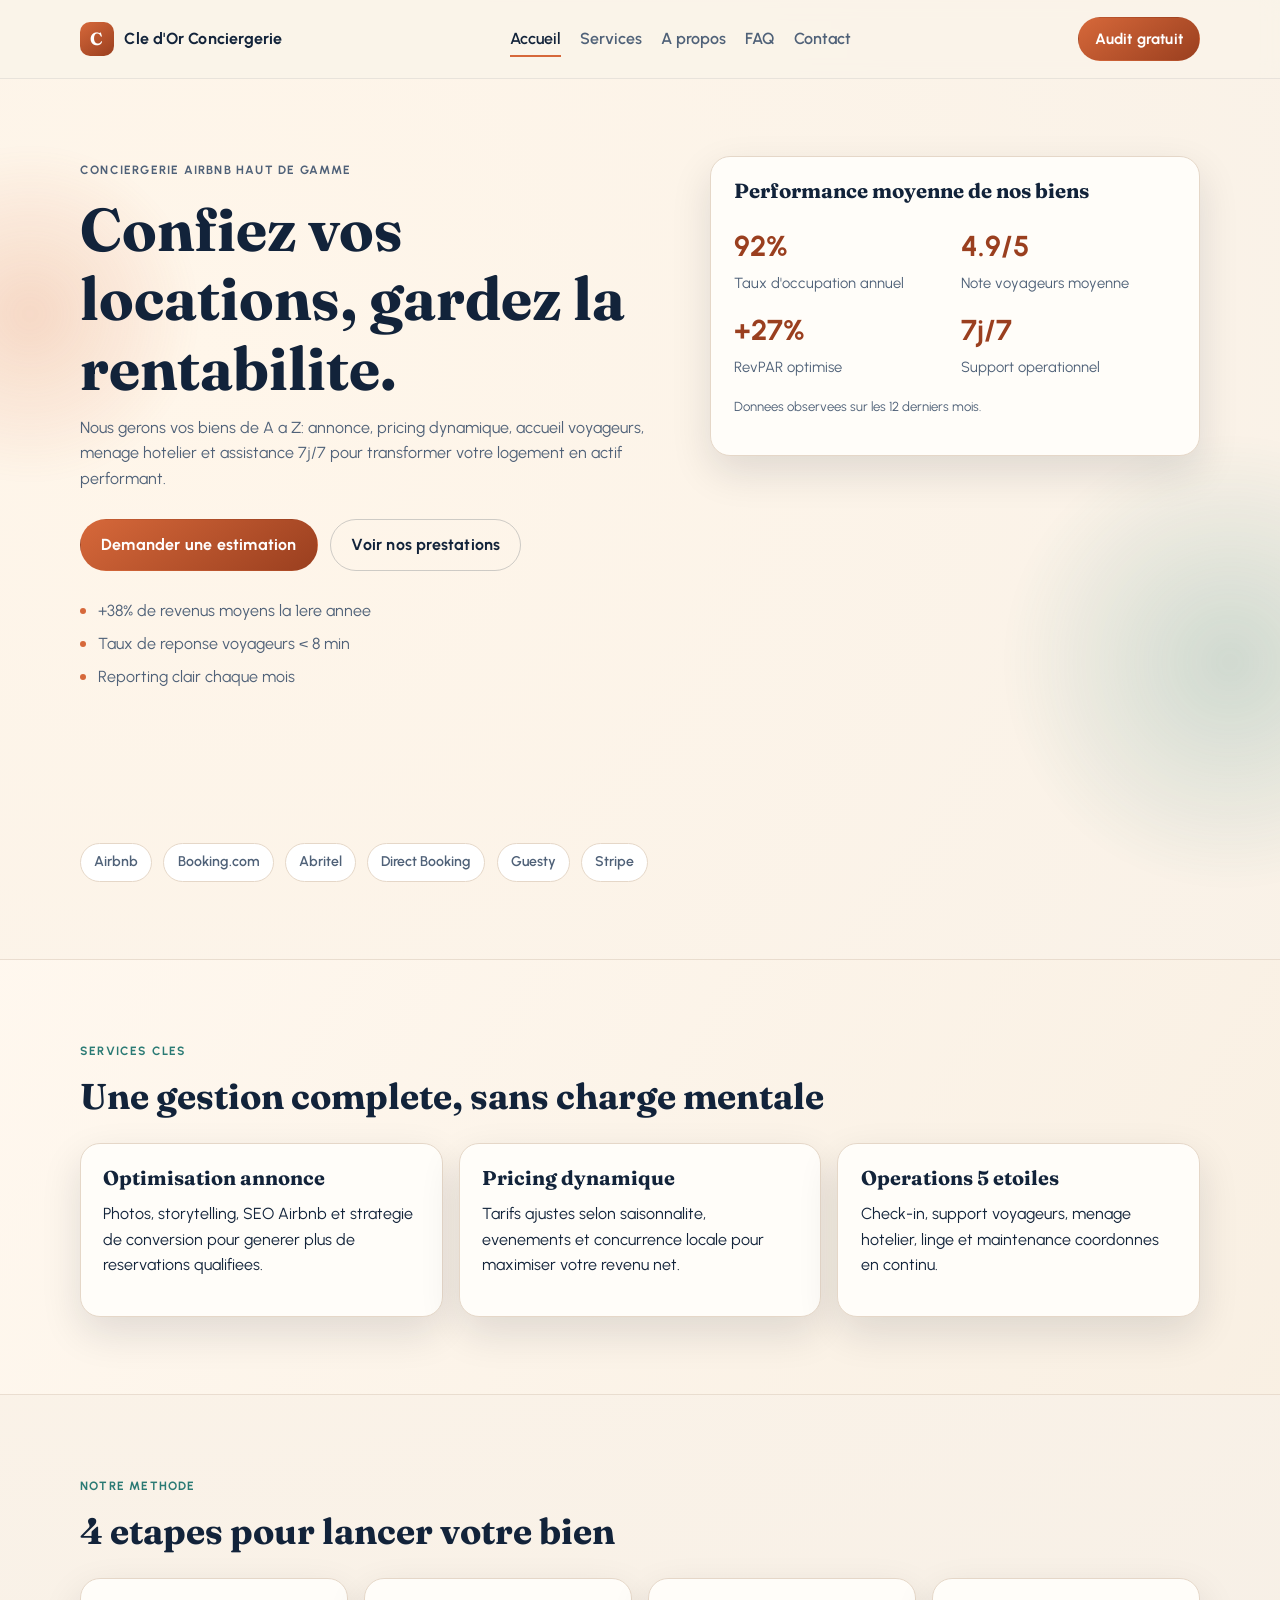
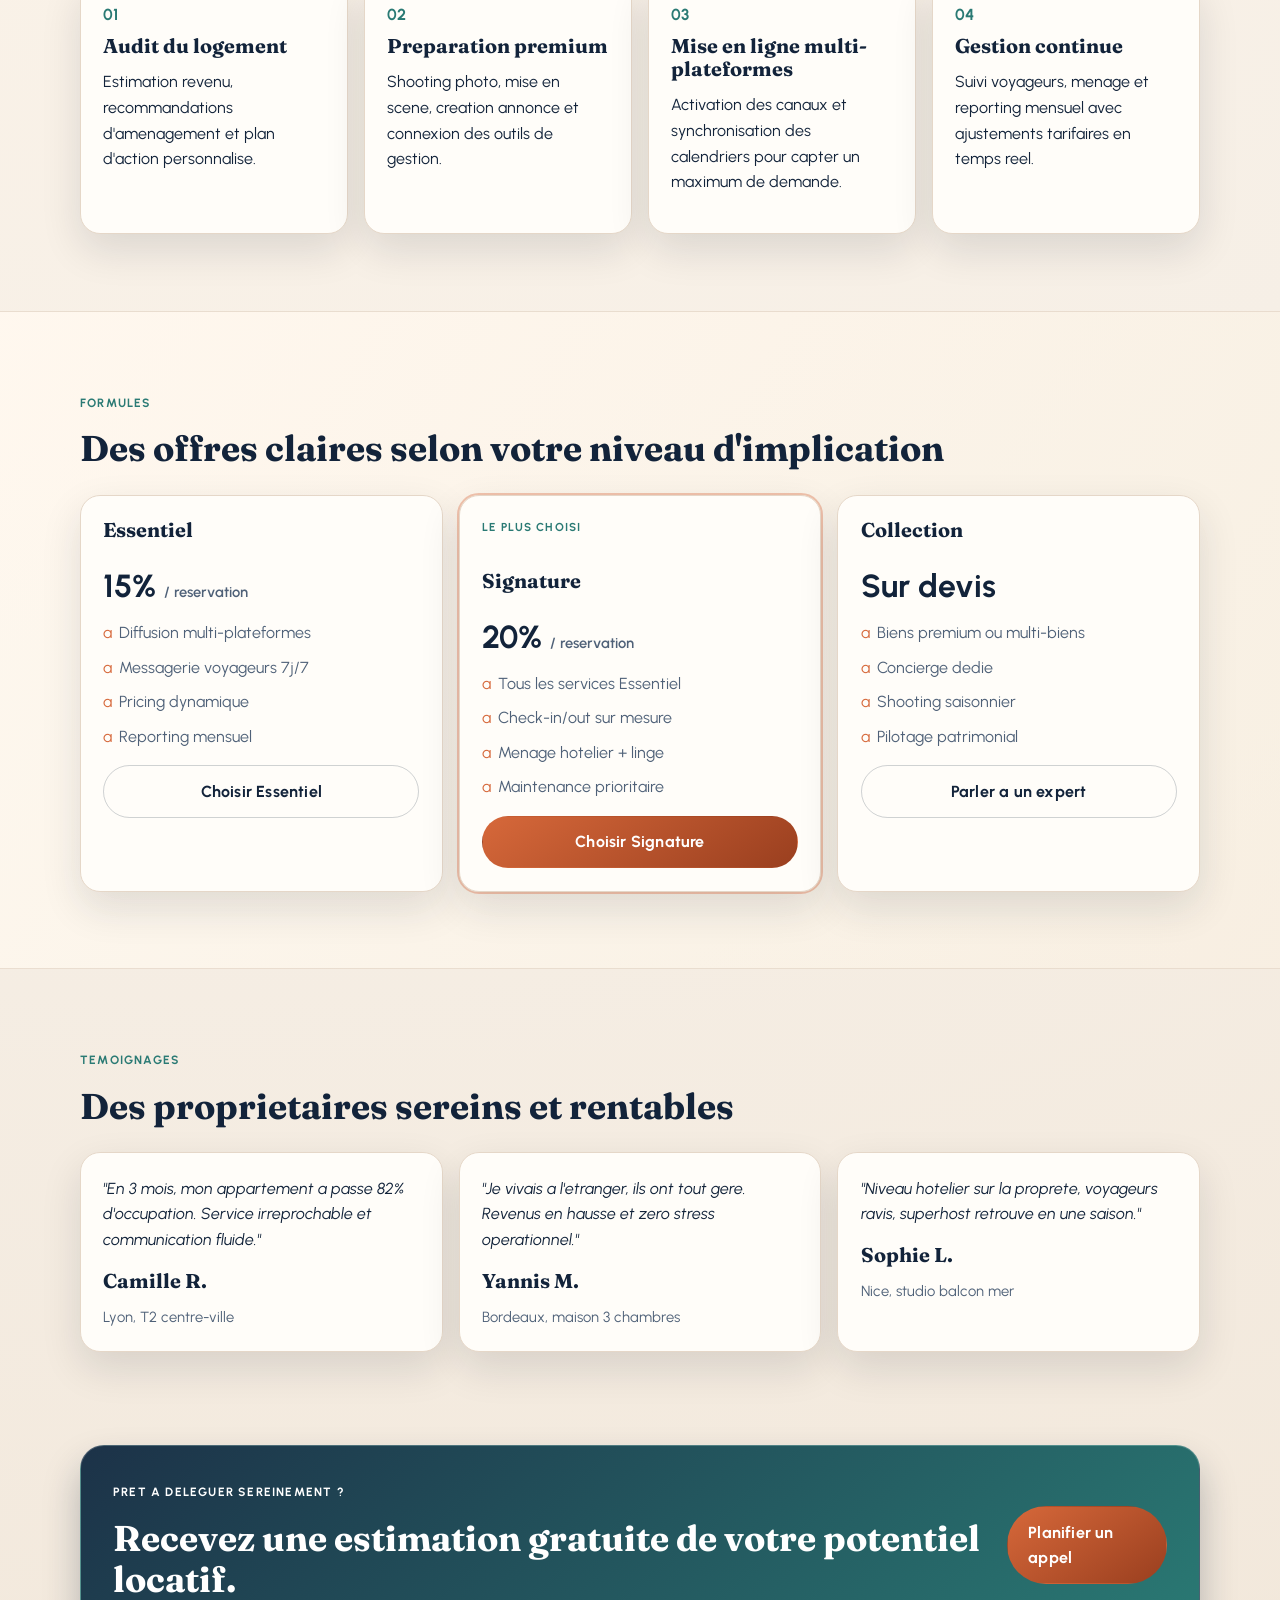
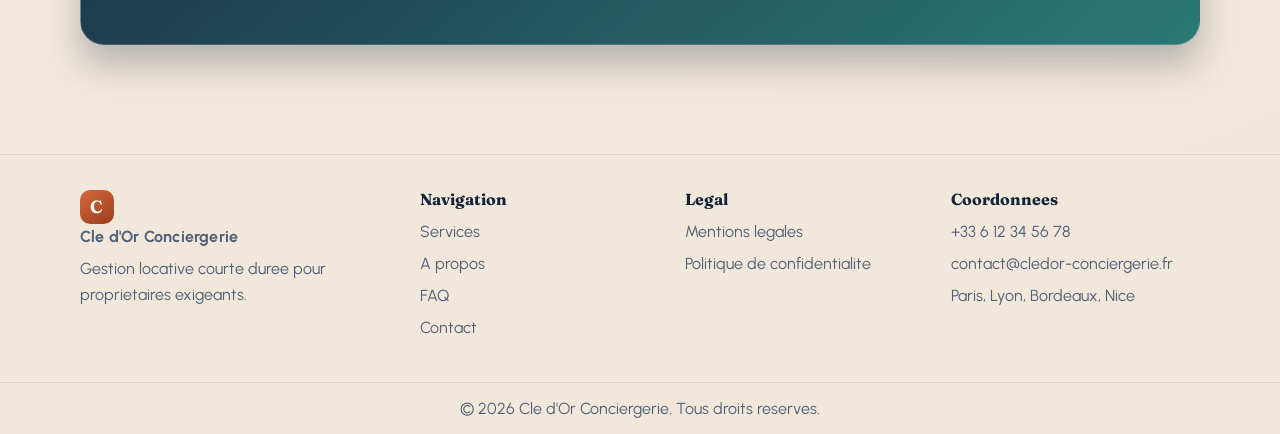
==== index.html @ 5f4d0ef1 "Initial commit - site conciergerie Airbnb" ====
<!DOCTYPE html>
<html lang="fr">
<head>
  <meta charset="UTF-8">
  <meta name="viewport" content="width=device-width, initial-scale=1.0">
  <title>Cle d'Or Conciergerie | Gestion Airbnb Premium</title>
  <meta name="description" content="Conciergerie Airbnb premium: optimisation des annonces, gestion voyageurs 7j/7, menage hotelier et rentabilite maximisee pour proprietaires.">
  <link rel="preconnect" href="https://fonts.googleapis.com">
  <link rel="preconnect" href="https://fonts.gstatic.com" crossorigin>
  <link rel="stylesheet" href="assets/css/main.css">
</head>
<body>
  <div class="bg-orb orb-1"></div>
  <div class="bg-orb orb-2"></div>
  <header class="site-header">
    <div class="container nav-wrap">
      <a href="index.html" class="brand">
        <span class="brand-mark">C</span>
        Cle d'Or Conciergerie
      </a>
      <button class="nav-toggle" aria-expanded="false" aria-controls="site-nav">
        <span></span>
        <span></span>
        <span></span>
      </button>
      <nav id="site-nav" class="site-nav">
        <a class="active" href="index.html">Accueil</a>
        <a href="services.html">Services</a>
        <a href="a-propos.html">A propos</a>
        <a href="faq.html">FAQ</a>
        <a href="contact.html">Contact</a>
      </nav>
      <a class="btn btn-sm hide-mobile" href="contact.html">Audit gratuit</a>
    </div>
  </header>

  <main>
    <section class="hero section-pad">
      <div class="container hero-grid">
        <div class="hero-copy reveal">
          <p class="eyebrow">Conciergerie Airbnb haut de gamme</p>
          <h1>Confiez vos locations, gardez la rentabilite.</h1>
          <p>
            Nous gerons vos biens de A a Z: annonce, pricing dynamique, accueil voyageurs,
            menage hotelier et assistance 7j/7 pour transformer votre logement en actif performant.
          </p>
          <div class="hero-actions">
            <a class="btn" href="contact.html">Demander une estimation</a>
            <a class="btn btn-ghost" href="services.html">Voir nos prestations</a>
          </div>
          <ul class="trust-points">
            <li>+38% de revenus moyens la 1ere annee</li>
            <li>Taux de reponse voyageurs &lt; 8 min</li>
            <li>Reporting clair chaque mois</li>
          </ul>
        </div>
        <div class="hero-card reveal delay-1">
          <h2>Performance moyenne de nos biens</h2>
          <div class="stats-grid">
            <article>
              <p class="stat-value">92%</p>
              <p class="stat-label">Taux d'occupation annuel</p>
            </article>
            <article>
              <p class="stat-value">4.9/5</p>
              <p class="stat-label">Note voyageurs moyenne</p>
            </article>
            <article>
              <p class="stat-value">+27%</p>
              <p class="stat-label">RevPAR optimise</p>
            </article>
            <article>
              <p class="stat-value">7j/7</p>
              <p class="stat-label">Support operationnel</p>
            </article>
          </div>
          <p class="card-footnote">Donnees observees sur les 12 derniers mois.</p>
        </div>
      </div>
    </section>

    <section class="section-pad">
      <div class="container reveal">
        <div class="chip-row">
          <span>Airbnb</span>
          <span>Booking.com</span>
          <span>Abritel</span>
          <span>Direct Booking</span>
          <span>Guesty</span>
          <span>Stripe</span>
        </div>
      </div>
    </section>

    <section class="section-pad alt">
      <div class="container">
        <div class="section-head reveal">
          <p class="eyebrow">Services cles</p>
          <h2>Une gestion complete, sans charge mentale</h2>
        </div>
        <div class="card-grid three">
          <article class="info-card reveal">
            <h3>Optimisation annonce</h3>
            <p>Photos, storytelling, SEO Airbnb et strategie de conversion pour generer plus de reservations qualifiees.</p>
          </article>
          <article class="info-card reveal delay-1">
            <h3>Pricing dynamique</h3>
            <p>Tarifs ajustes selon saisonnalite, evenements et concurrence locale pour maximiser votre revenu net.</p>
          </article>
          <article class="info-card reveal delay-2">
            <h3>Operations 5 etoiles</h3>
            <p>Check-in, support voyageurs, menage hotelier, linge et maintenance coordonnes en continu.</p>
          </article>
        </div>
      </div>
    </section>

    <section class="section-pad">
      <div class="container">
        <div class="section-head reveal">
          <p class="eyebrow">Notre methode</p>
          <h2>4 etapes pour lancer votre bien</h2>
        </div>
        <div class="timeline">
          <article class="timeline-item reveal">
            <span>01</span>
            <h3>Audit du logement</h3>
            <p>Estimation revenu, recommandations d'amenagement et plan d'action personnalise.</p>
          </article>
          <article class="timeline-item reveal delay-1">
            <span>02</span>
            <h3>Preparation premium</h3>
            <p>Shooting photo, mise en scene, creation annonce et connexion des outils de gestion.</p>
          </article>
          <article class="timeline-item reveal delay-2">
            <span>03</span>
            <h3>Mise en ligne multi-plateformes</h3>
            <p>Activation des canaux et synchronisation des calendriers pour capter un maximum de demande.</p>
          </article>
          <article class="timeline-item reveal delay-3">
            <span>04</span>
            <h3>Gestion continue</h3>
            <p>Suivi voyageurs, menage et reporting mensuel avec ajustements tarifaires en temps reel.</p>
          </article>
        </div>
      </div>
    </section>

    <section class="section-pad alt">
      <div class="container">
        <div class="section-head reveal">
          <p class="eyebrow">Formules</p>
          <h2>Des offres claires selon votre niveau d'implication</h2>
        </div>
        <div class="pricing-grid">
          <article class="price-card reveal">
            <h3>Essentiel</h3>
            <p class="price">15% <span>/ reservation</span></p>
            <ul>
              <li>Diffusion multi-plateformes</li>
              <li>Messagerie voyageurs 7j/7</li>
              <li>Pricing dynamique</li>
              <li>Reporting mensuel</li>
            </ul>
            <a class="btn btn-ghost" href="contact.html">Choisir Essentiel</a>
          </article>
          <article class="price-card featured reveal delay-1">
            <p class="tag">Le plus choisi</p>
            <h3>Signature</h3>
            <p class="price">20% <span>/ reservation</span></p>
            <ul>
              <li>Tous les services Essentiel</li>
              <li>Check-in/out sur mesure</li>
              <li>Menage hotelier + linge</li>
              <li>Maintenance prioritaire</li>
            </ul>
            <a class="btn" href="contact.html">Choisir Signature</a>
          </article>
          <article class="price-card reveal delay-2">
            <h3>Collection</h3>
            <p class="price">Sur devis</p>
            <ul>
              <li>Biens premium ou multi-biens</li>
              <li>Concierge dedie</li>
              <li>Shooting saisonnier</li>
              <li>Pilotage patrimonial</li>
            </ul>
            <a class="btn btn-ghost" href="contact.html">Parler a un expert</a>
          </article>
        </div>
      </div>
    </section>

    <section class="section-pad">
      <div class="container">
        <div class="section-head reveal">
          <p class="eyebrow">Temoignages</p>
          <h2>Des proprietaires sereins et rentables</h2>
        </div>
        <div class="testimonial-grid">
          <article class="testimonial reveal">
            <p>"En 3 mois, mon appartement a passe 82% d'occupation. Service irreprochable et communication fluide."</p>
            <h3>Camille R.</h3>
            <span>Lyon, T2 centre-ville</span>
          </article>
          <article class="testimonial reveal delay-1">
            <p>"Je vivais a l'etranger, ils ont tout gere. Revenus en hausse et zero stress operationnel."</p>
            <h3>Yannis M.</h3>
            <span>Bordeaux, maison 3 chambres</span>
          </article>
          <article class="testimonial reveal delay-2">
            <p>"Niveau hotelier sur la proprete, voyageurs ravis, superhost retrouve en une saison."</p>
            <h3>Sophie L.</h3>
            <span>Nice, studio balcon mer</span>
          </article>
        </div>
      </div>
    </section>

    <section class="section-pad cta-band">
      <div class="container cta-box reveal">
        <div>
          <p class="eyebrow">Pret a deleguer sereinement ?</p>
          <h2>Recevez une estimation gratuite de votre potentiel locatif.</h2>
        </div>
        <a class="btn" href="contact.html">Planifier un appel</a>
      </div>
    </section>
  </main>

  <footer class="site-footer">
    <div class="container footer-grid">
      <div>
        <a href="index.html" class="brand">
          <span class="brand-mark">C</span>
          Cle d'Or Conciergerie
        </a>
        <p>Gestion locative courte duree pour proprietaires exigeants.</p>
      </div>
      <div>
        <h3>Navigation</h3>
        <a href="services.html">Services</a>
        <a href="a-propos.html">A propos</a>
        <a href="faq.html">FAQ</a>
        <a href="contact.html">Contact</a>
      </div>
      <div>
        <h3>Legal</h3>
        <a href="mentions-legales.html">Mentions legales</a>
        <a href="politique-confidentialite.html">Politique de confidentialite</a>
      </div>
      <div>
        <h3>Coordonnees</h3>
        <p>+33 6 12 34 56 78</p>
        <p>contact@cledor-conciergerie.fr</p>
        <p>Paris, Lyon, Bordeaux, Nice</p>
      </div>
    </div>
    <div class="footer-bottom">
      <p>&copy; <span id="year"></span> Cle d'Or Conciergerie. Tous droits reserves.</p>
    </div>
  </footer>
  <script src="assets/js/main.js"></script>
</body>
</html>
---- assets/css/main.css ----
@import url("https://fonts.googleapis.com/css2?family=Fraunces:opsz,wght@9..144,500;9..144,700&family=Urbanist:wght@400;500;600;700&display=swap");

:root {
  --bg: #f6efe6;
  --bg-alt: #fff9f2;
  --text: #12233a;
  --muted: #4f6178;
  --accent: #d6683a;
  --accent-deep: #9a3f1f;
  --teal: #2a7a74;
  --gold: #c19a44;
  --line: #e5d7c8;
  --card: #fffdf9;
  --radius-lg: 20px;
  --radius-md: 14px;
  --shadow: 0 16px 40px rgba(14, 26, 44, 0.12);
}

*,
*::before,
*::after {
  box-sizing: border-box;
}

html,
body {
  margin: 0;
  padding: 0;
}

body {
  background: radial-gradient(circle at 15% 10%, #fff6ea 0%, var(--bg) 55%, #f1e6d8 100%);
  color: var(--text);
  font-family: "Urbanist", "Segoe UI", sans-serif;
  line-height: 1.6;
  overflow-x: hidden;
}

a {
  color: inherit;
  text-decoration: none;
}

h1,
h2,
h3 {
  color: var(--text);
  font-family: "Fraunces", Georgia, serif;
  line-height: 1.15;
  margin: 0 0 0.75rem;
}

h1 {
  font-size: clamp(2rem, 4.7vw, 3.9rem);
}

h2 {
  font-size: clamp(1.45rem, 2.8vw, 2.4rem);
}

h3 {
  font-size: 1.25rem;
}

p {
  margin: 0 0 1rem;
}

ul {
  margin: 0;
  padding: 0;
  list-style: none;
}

.container {
  width: min(1120px, 92%);
  margin: 0 auto;
}

.section-pad {
  padding: clamp(3.25rem, 6vw, 6rem) 0;
  position: relative;
}

.alt {
  background: linear-gradient(120deg, rgba(255, 248, 239, 0.9), rgba(248, 239, 226, 0.9));
  border-top: 1px solid rgba(229, 215, 200, 0.8);
  border-bottom: 1px solid rgba(229, 215, 200, 0.8);
}

.bg-orb {
  position: fixed;
  border-radius: 999px;
  filter: blur(8px);
  opacity: 0.2;
  pointer-events: none;
  z-index: -1;
}

.orb-1 {
  width: 340px;
  height: 340px;
  left: -140px;
  top: 16%;
  background: radial-gradient(circle, var(--accent), transparent 70%);
}

.orb-2 {
  width: 460px;
  height: 460px;
  right: -180px;
  top: 48%;
  background: radial-gradient(circle, var(--teal), transparent 70%);
}

.site-header {
  position: sticky;
  top: 0;
  z-index: 50;
  background: rgba(250, 243, 233, 0.84);
  backdrop-filter: blur(8px);
  border-bottom: 1px solid rgba(18, 35, 58, 0.08);
}

.nav-wrap {
  display: flex;
  align-items: center;
  justify-content: space-between;
  min-height: 78px;
  gap: 1rem;
}

.brand {
  display: inline-flex;
  align-items: center;
  gap: 0.65rem;
  font-weight: 700;
  letter-spacing: 0.2px;
}

.brand-mark {
  display: grid;
  place-items: center;
  width: 34px;
  height: 34px;
  border-radius: 10px;
  background: linear-gradient(145deg, var(--accent), var(--accent-deep));
  color: #fff;
  font-family: "Fraunces", Georgia, serif;
  font-size: 1.1rem;
}

.site-nav {
  display: flex;
  gap: 1.2rem;
  align-items: center;
}

.site-nav a {
  color: var(--muted);
  font-weight: 600;
  position: relative;
  padding: 0.2rem 0;
}

.site-nav a::after {
  content: "";
  width: 0;
  height: 2px;
  background: var(--accent);
  position: absolute;
  left: 0;
  bottom: -2px;
  transition: width 0.24s ease;
}

.site-nav a:hover::after,
.site-nav a.active::after {
  width: 100%;
}

.site-nav a.active {
  color: var(--text);
}

.btn {
  display: inline-flex;
  align-items: center;
  justify-content: center;
  padding: 0.78rem 1.25rem;
  border-radius: 999px;
  border: 1px solid transparent;
  background: linear-gradient(145deg, var(--accent), var(--accent-deep));
  color: #fff;
  font-weight: 700;
  letter-spacing: 0.2px;
  transition: transform 0.2s ease, box-shadow 0.2s ease, filter 0.2s ease;
}

.btn:hover {
  transform: translateY(-1px);
  box-shadow: 0 10px 20px rgba(154, 63, 31, 0.26);
  filter: saturate(1.1);
}

.btn-ghost {
  background: transparent;
  color: var(--text);
  border-color: rgba(18, 35, 58, 0.2);
}

.btn-sm {
  padding: 0.58rem 1rem;
  font-size: 0.94rem;
}

.eyebrow {
  display: inline-block;
  margin-bottom: 0.95rem;
  color: var(--teal);
  font-weight: 700;
  text-transform: uppercase;
  letter-spacing: 0.1em;
  font-size: 0.75rem;
}

.hero-grid {
  display: grid;
  grid-template-columns: 1.1fr 0.9fr;
  gap: 2rem;
  align-items: start;
}

.hero-copy p {
  color: var(--muted);
  max-width: 62ch;
}

.hero-actions {
  display: flex;
  flex-wrap: wrap;
  gap: 0.8rem;
  margin: 1.7rem 0;
}

.trust-points {
  display: grid;
  gap: 0.45rem;
}

.trust-points li {
  color: var(--muted);
  padding-left: 1.1rem;
  position: relative;
}

.trust-points li::before {
  content: "";
  position: absolute;
  width: 6px;
  height: 6px;
  border-radius: 50%;
  background: var(--accent);
  left: 0;
  top: 0.62rem;
}

.hero-card,
.info-card,
.timeline-item,
.price-card,
.testimonial,
.service-panel,
.metric-card,
.team-card,
.vision-box,
.contact-card,
.form-card {
  background: var(--card);
  border: 1px solid var(--line);
  border-radius: var(--radius-lg);
  padding: 1.4rem;
  box-shadow: var(--shadow);
}

.hero-card h2 {
  font-size: 1.28rem;
}

.stats-grid {
  display: grid;
  grid-template-columns: repeat(2, minmax(0, 1fr));
  gap: 0.7rem;
  margin-top: 1.25rem;
}

.stat-value {
  font-size: 1.8rem;
  font-weight: 700;
  color: var(--accent-deep);
  margin-bottom: 0.2rem;
}

.stat-label {
  color: var(--muted);
  font-size: 0.92rem;
  margin: 0;
}

.card-footnote {
  color: var(--muted);
  font-size: 0.82rem;
  margin-top: 1rem;
}

.chip-row {
  display: flex;
  gap: 0.7rem;
  flex-wrap: wrap;
}

.chip-row span {
  background: #fff;
  border: 1px solid var(--line);
  padding: 0.45rem 0.82rem;
  border-radius: 999px;
  color: var(--muted);
  font-weight: 600;
  font-size: 0.88rem;
}

.section-head {
  margin-bottom: 1.6rem;
}

.card-grid {
  display: grid;
  gap: 1rem;
}

.card-grid.three {
  grid-template-columns: repeat(3, minmax(0, 1fr));
}

.card-grid.two {
  grid-template-columns: repeat(2, minmax(0, 1fr));
}

.timeline {
  display: grid;
  grid-template-columns: repeat(4, minmax(0, 1fr));
  gap: 1rem;
}

.timeline-item span {
  display: inline-block;
  color: var(--teal);
  font-weight: 700;
  margin-bottom: 0.45rem;
}

.pricing-grid {
  display: grid;
  grid-template-columns: repeat(3, minmax(0, 1fr));
  gap: 1rem;
}

.price-card {
  display: grid;
  align-content: start;
  gap: 1rem;
}

.price-card .tag {
  font-size: 0.72rem;
  text-transform: uppercase;
  letter-spacing: 0.1em;
  color: var(--teal);
  font-weight: 700;
}

.price {
  font-size: 2rem;
  font-weight: 700;
  margin: 0;
  line-height: 1.1;
}

.price span {
  font-size: 0.92rem;
  color: var(--muted);
  font-weight: 600;
}

.price-card ul {
  display: grid;
  gap: 0.55rem;
}

.price-card li {
  color: var(--muted);
  padding-left: 1rem;
  position: relative;
}

.price-card li::before {
  content: "a";
  position: absolute;
  left: 0;
  color: var(--accent);
}

.price-card.featured {
  outline: 2px solid rgba(214, 104, 58, 0.36);
  transform: translateY(-6px);
}

.testimonial-grid {
  display: grid;
  grid-template-columns: repeat(3, minmax(0, 1fr));
  gap: 1rem;
}

.testimonial p {
  font-style: italic;
}

.testimonial span,
.role {
  color: var(--muted);
  font-size: 0.92rem;
}

.cta-band {
  padding-top: 1rem;
}

.cta-box {
  background: linear-gradient(140deg, #1c3248, #2a7a74);
  color: #fff;
  border-radius: 24px;
  border: 1px solid rgba(255, 255, 255, 0.2);
  padding: clamp(1.3rem, 3vw, 2rem);
  display: flex;
  align-items: center;
  justify-content: space-between;
  gap: 1rem;
  box-shadow: 0 20px 36px rgba(18, 35, 58, 0.28);
}

.cta-box h2,
.cta-box .eyebrow {
  color: #fff;
}

.page-hero p {
  color: var(--muted);
  max-width: 70ch;
}

.split-grid,
.contact-grid {
  display: grid;
  grid-template-columns: 1fr 1fr;
  gap: 1rem;
}

.team-grid {
  display: grid;
  grid-template-columns: repeat(3, minmax(0, 1fr));
  gap: 1rem;
}

.service-panel ul,
.vision-box ul {
  display: grid;
  gap: 0.5rem;
}

.service-panel li,
.vision-box li {
  color: var(--muted);
  padding-left: 1rem;
  position: relative;
}

.service-panel li::before,
.vision-box li::before {
  content: "";
  width: 6px;
  height: 6px;
  border-radius: 50%;
  background: var(--teal);
  position: absolute;
  left: 0;
  top: 0.62rem;
}

.metrics-grid {
  display: grid;
  grid-template-columns: repeat(3, minmax(0, 1fr));
  gap: 1rem;
}

.metric-card {
  text-align: center;
}

.faq-list {
  display: grid;
  gap: 0.8rem;
}

.faq-item {
  border: 1px solid var(--line);
  border-radius: var(--radius-md);
  background: #fff;
  overflow: hidden;
}

.faq-question {
  width: 100%;
  text-align: left;
  border: 0;
  background: transparent;
  color: var(--text);
  font-family: "Urbanist", "Segoe UI", sans-serif;
  font-weight: 700;
  padding: 1rem 1.1rem;
  cursor: pointer;
  position: relative;
}

.faq-question::after {
  content: "+";
  position: absolute;
  right: 1rem;
  top: 0.95rem;
  color: var(--accent);
}

.faq-item.open .faq-question::after {
  content: "a";
}

.faq-answer {
  max-height: 0;
  overflow: hidden;
  transition: max-height 0.24s ease;
}

.faq-answer p {
  padding: 0 1.1rem 1.1rem;
  margin: 0;
  color: var(--muted);
}

.field-row {
  display: grid;
  gap: 0.35rem;
  margin-bottom: 0.8rem;
}

label {
  font-weight: 600;
}

input,
select,
textarea {
  width: 100%;
  border: 1px solid var(--line);
  background: #fff;
  color: var(--text);
  border-radius: 10px;
  padding: 0.74rem 0.78rem;
  font-family: "Urbanist", "Segoe UI", sans-serif;
  font-size: 0.98rem;
}

input:focus,
select:focus,
textarea:focus {
  outline: 2px solid rgba(214, 104, 58, 0.3);
  border-color: var(--accent);
}

.small span {
  font-size: 0.8rem;
}

.form-status {
  font-weight: 600;
  margin-top: 0.7rem;
}

.form-status.success {
  color: var(--teal);
}

.form-status.error {
  color: #b83f3f;
}

.legal-page h2 {
  margin-top: 1.3rem;
  margin-bottom: 0.45rem;
}

.legal-page p {
  color: var(--muted);
}

.site-footer {
  margin-top: 2rem;
  border-top: 1px solid rgba(18, 35, 58, 0.1);
  background: #f1e7da;
}

.footer-grid {
  display: grid;
  grid-template-columns: 1.3fr repeat(3, 1fr);
  gap: 1rem;
  padding: 2.2rem 0;
}

.footer-grid h3 {
  margin-bottom: 0.65rem;
  font-size: 1rem;
}

.footer-grid a,
.footer-grid p {
  display: block;
  color: var(--muted);
  margin-bottom: 0.4rem;
}

.footer-bottom {
  border-top: 1px solid rgba(18, 35, 58, 0.08);
  padding: 0.8rem 0;
  text-align: center;
}

.footer-bottom p {
  margin: 0;
  color: var(--muted);
}

.nav-toggle {
  display: none;
  width: 42px;
  height: 42px;
  border: 1px solid rgba(18, 35, 58, 0.18);
  border-radius: 10px;
  background: #fff;
  padding: 0.5rem;
  cursor: pointer;
}

.nav-toggle span {
  display: block;
  width: 100%;
  height: 2px;
  background: var(--text);
  margin: 5px 0;
}

.reveal {
  opacity: 0;
  transform: translateY(16px);
  transition: opacity 0.55s ease, transform 0.55s ease;
}

.reveal.visible {
  opacity: 1;
  transform: translateY(0);
}

.delay-1 {
  transition-delay: 0.08s;
}

.delay-2 {
  transition-delay: 0.16s;
}

.delay-3 {
  transition-delay: 0.24s;
}

@media (max-width: 980px) {
  .hero-grid,
  .pricing-grid,
  .timeline,
  .testimonial-grid,
  .footer-grid,
  .team-grid,
  .card-grid.three,
  .metrics-grid {
    grid-template-columns: 1fr 1fr;
  }
}

@media (max-width: 780px) {
  .hide-mobile {
    display: none;
  }

  .nav-toggle {
    display: block;
  }

  .site-nav {
    position: absolute;
    left: 0;
    right: 0;
    top: 78px;
    background: #fcf7ee;
    border-bottom: 1px solid rgba(18, 35, 58, 0.1);
    padding: 0.8rem 4%;
    display: none;
    flex-direction: column;
    align-items: flex-start;
    gap: 0.7rem;
  }

  .site-nav.open {
    display: flex;
  }

  .hero-grid,
  .card-grid.two,
  .card-grid.three,
  .pricing-grid,
  .timeline,
  .testimonial-grid,
  .split-grid,
  .contact-grid,
  .team-grid,
  .metrics-grid,
  .footer-grid {
    grid-template-columns: 1fr;
  }

  .cta-box {
    flex-direction: column;
    align-items: flex-start;
  }

  .price-card.featured {
    transform: none;
  }
}
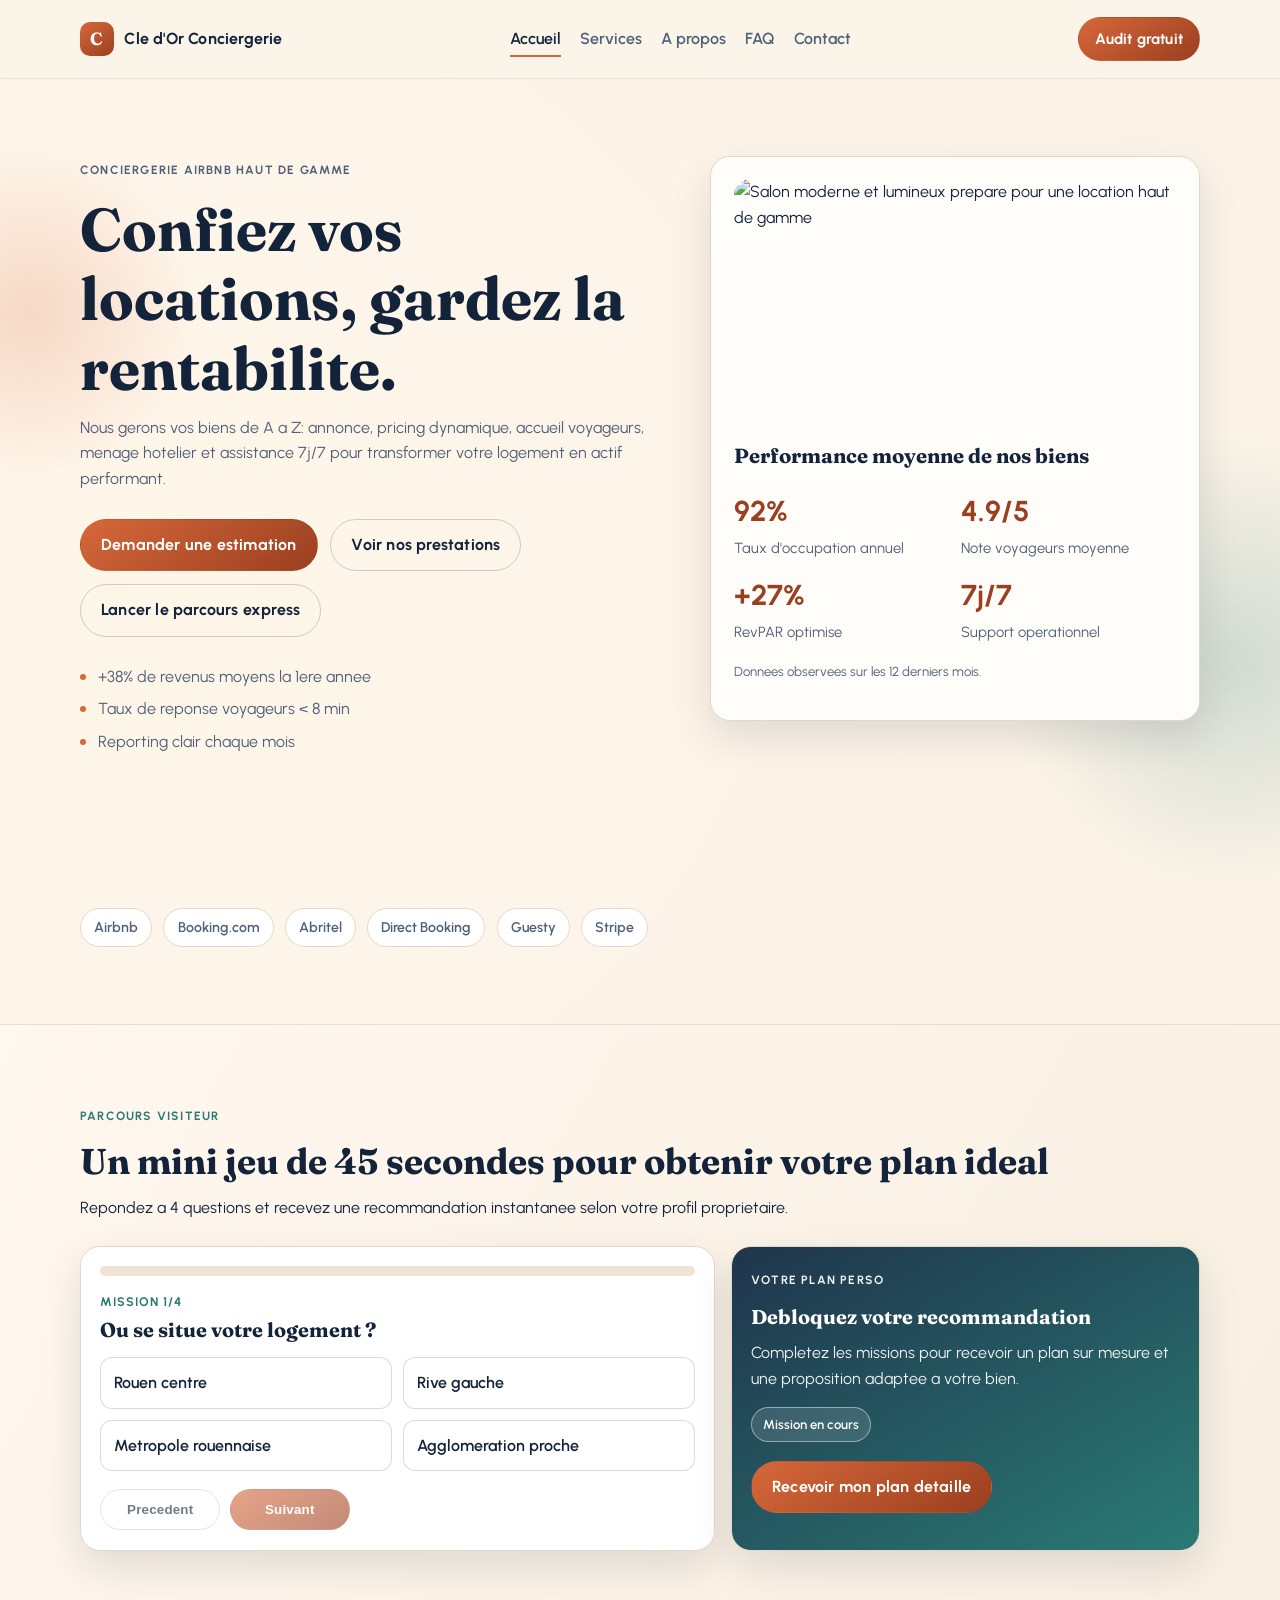
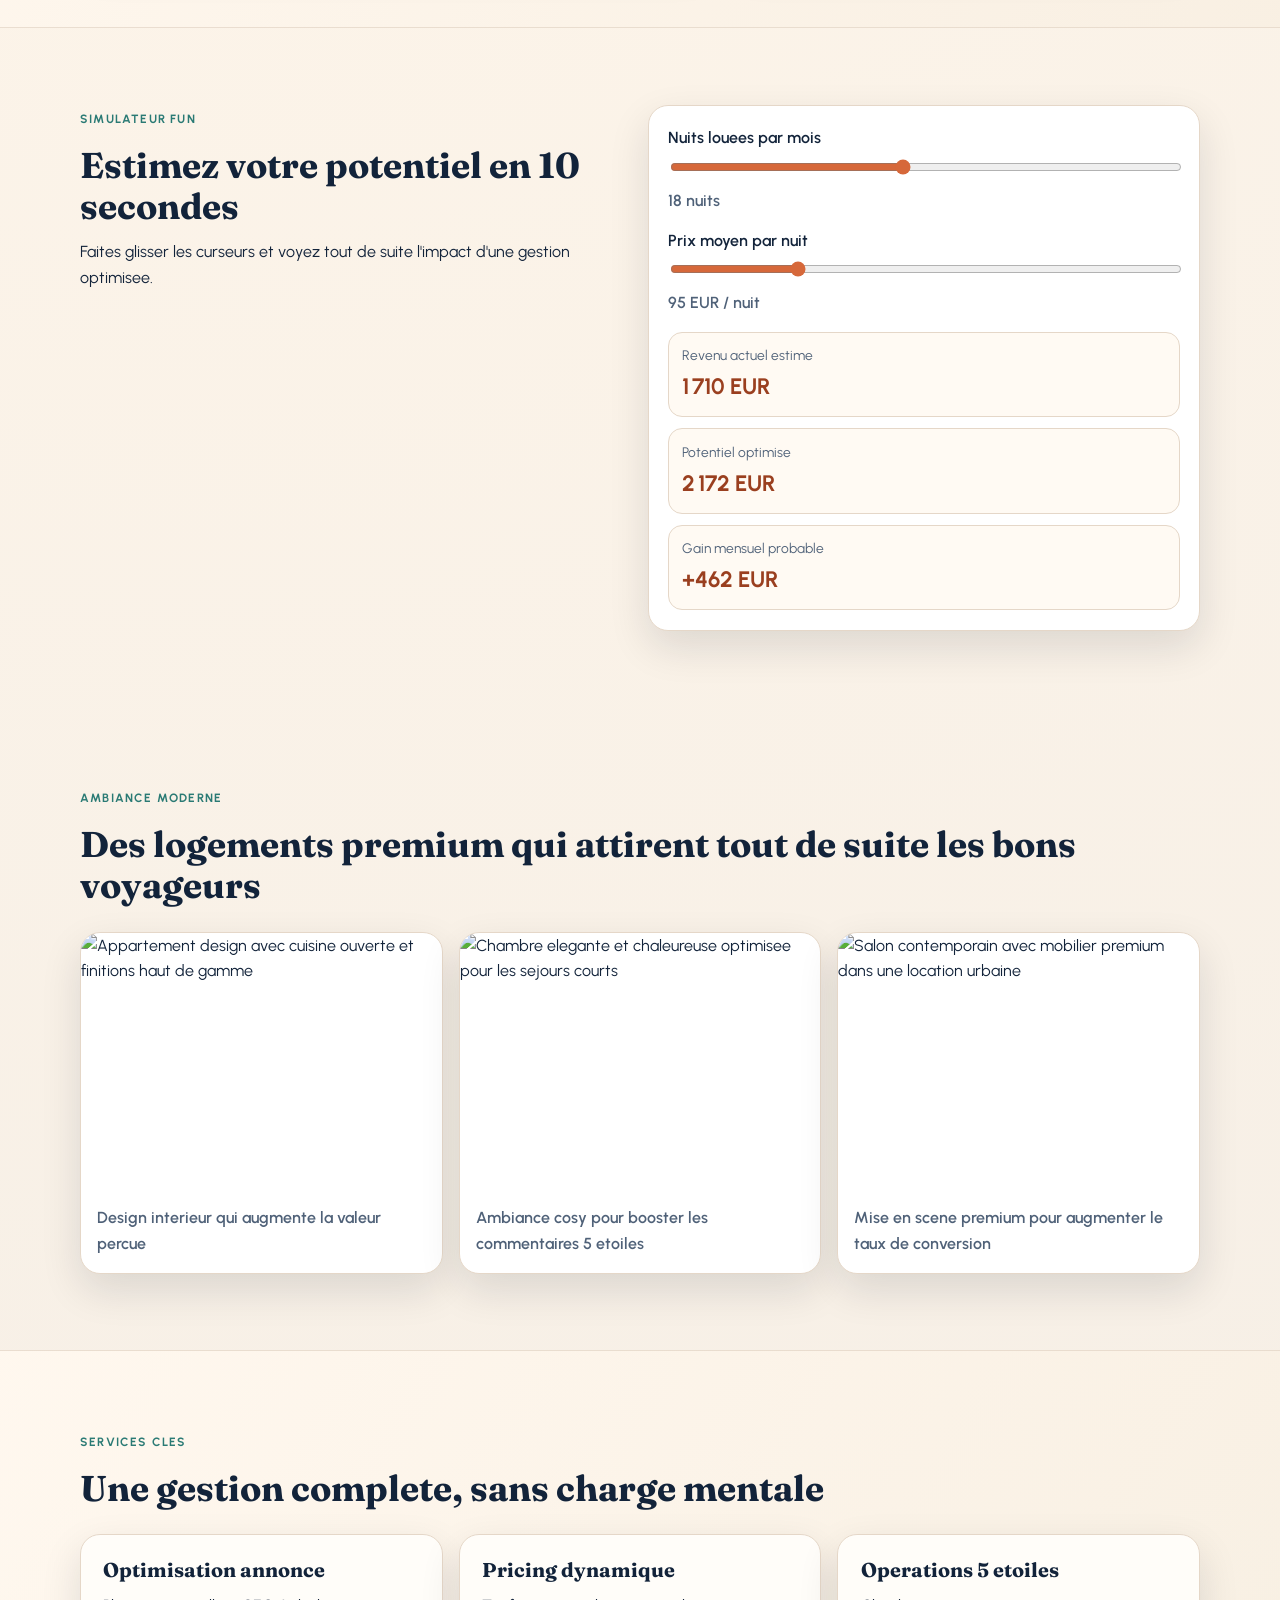
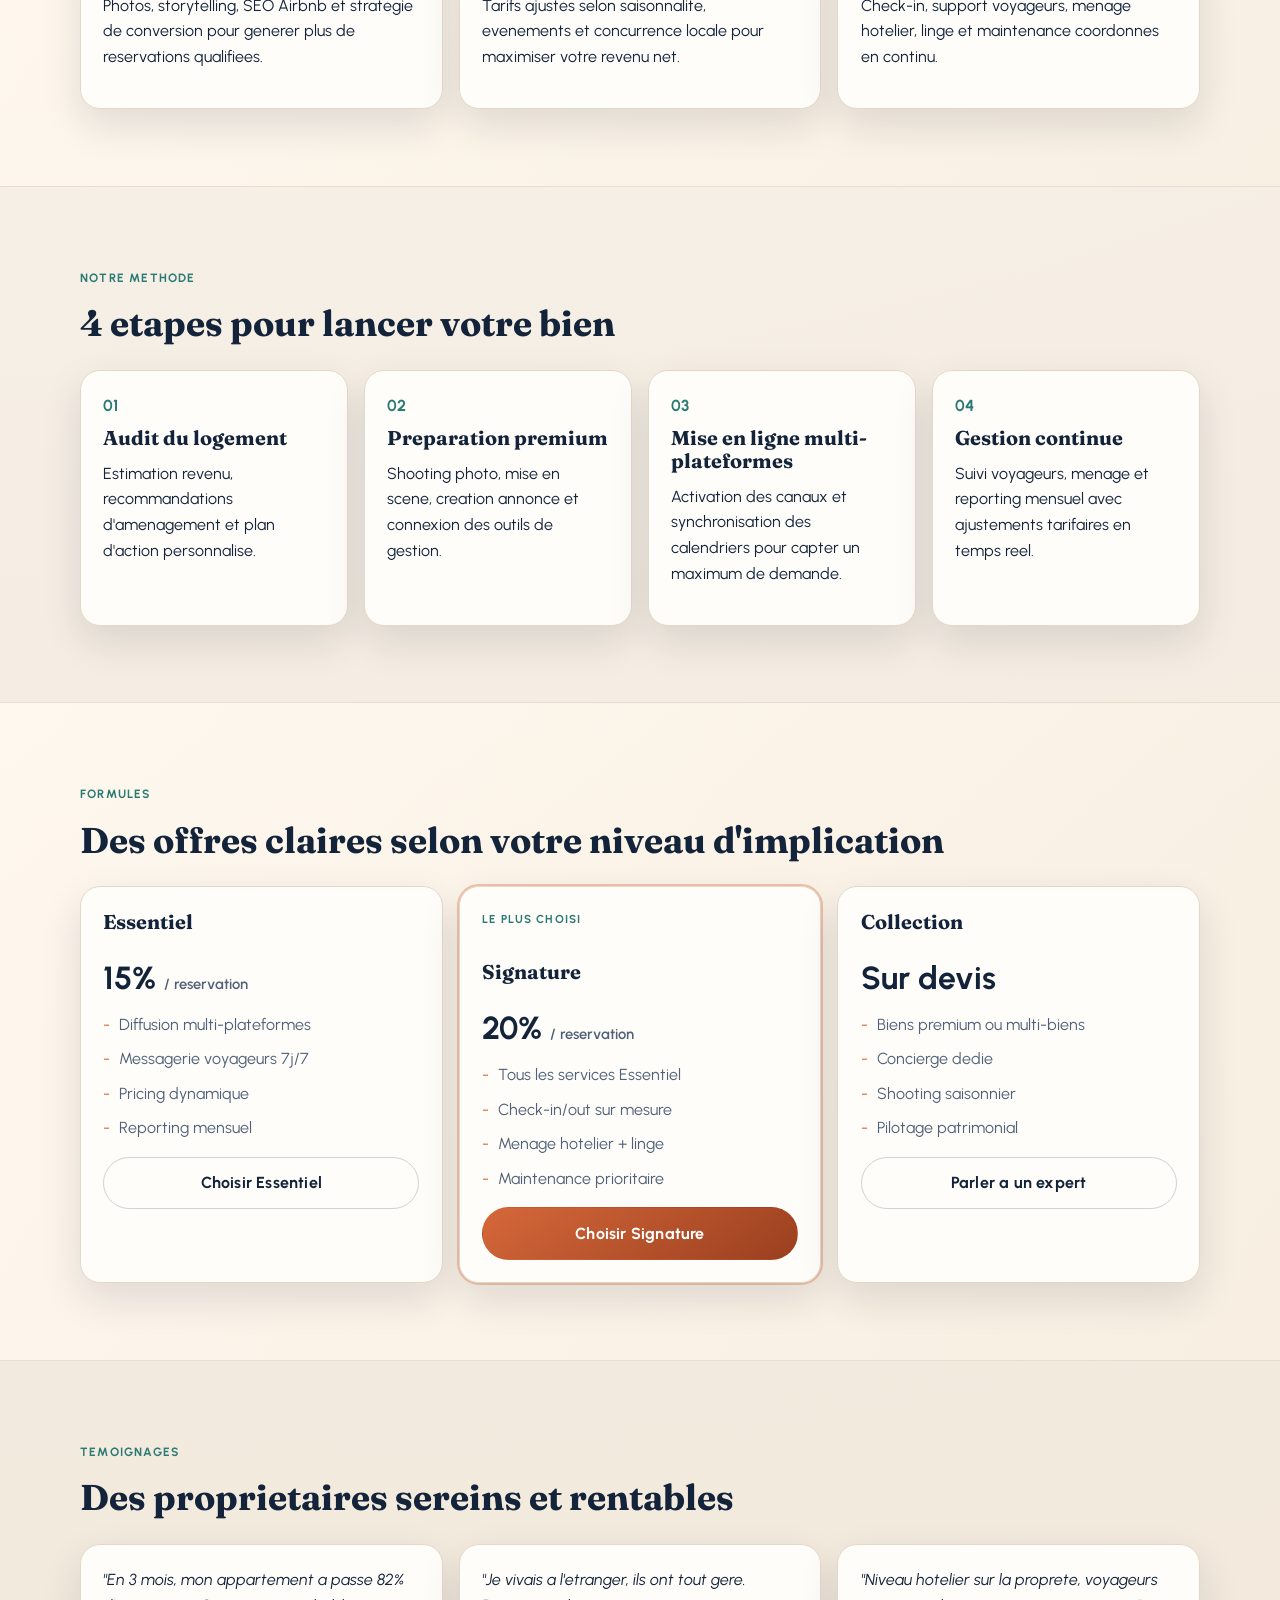
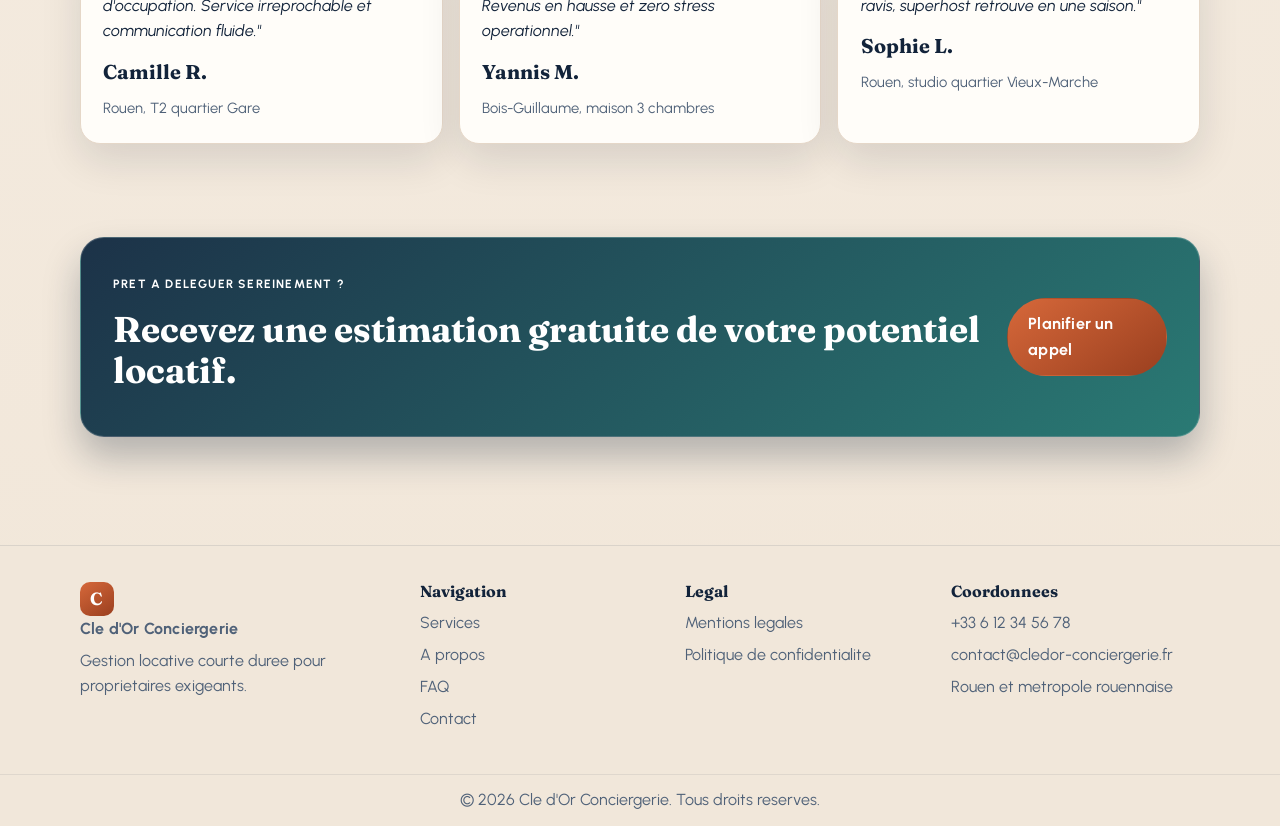
==== commit 2bed34d4: "feat: optimize UX journey with playful interactions and Rouen focus" ====
--- a/index.html
+++ b/index.html
@@ -47,6 +47,7 @@
           <div class="hero-actions">
             <a class="btn" href="contact.html">Demander une estimation</a>
             <a class="btn btn-ghost" href="services.html">Voir nos prestations</a>
+            <a class="btn btn-ghost" href="#parcours">Lancer le parcours express</a>
           </div>
           <ul class="trust-points">
             <li>+38% de revenus moyens la 1ere annee</li>
@@ -55,6 +56,13 @@
           </ul>
         </div>
         <div class="hero-card reveal delay-1">
+          <div class="hero-media">
+            <img
+              src="https://images.unsplash.com/photo-1493666438817-866a91353ca9?auto=format&fit=crop&w=1200&q=80"
+              alt="Salon moderne et lumineux prepare pour une location haut de gamme"
+              loading="lazy"
+            >
+          </div>
           <h2>Performance moyenne de nos biens</h2>
           <div class="stats-grid">
             <article>
@@ -88,6 +96,153 @@
           <span>Direct Booking</span>
           <span>Guesty</span>
           <span>Stripe</span>
+        </div>
+      </div>
+    </section>
+
+    <section id="parcours" class="section-pad alt">
+      <div class="container">
+        <div class="section-head reveal">
+          <p class="eyebrow">Parcours visiteur</p>
+          <h2>Un mini jeu de 45 secondes pour obtenir votre plan ideal</h2>
+          <p>Repondez a 4 questions et recevez une recommandation instantanee selon votre profil proprietaire.</p>
+        </div>
+        <div class="journey-shell">
+          <article id="journeyPlanner" class="journey-panel reveal" aria-live="polite">
+            <div class="journey-track">
+              <div id="journeyProgressBar" class="journey-track-bar"></div>
+            </div>
+
+            <div class="journey-step is-active" data-field="city">
+              <p class="journey-label">Mission 1/4</p>
+              <h3>Ou se situe votre logement ?</h3>
+              <div class="option-grid">
+                <button type="button" class="journey-option" data-value="Rouen centre">Rouen centre</button>
+                <button type="button" class="journey-option" data-value="Rive gauche">Rive gauche</button>
+                <button type="button" class="journey-option" data-value="Metropole rouennaise">Metropole rouennaise</button>
+                <button type="button" class="journey-option" data-value="Agglomeration proche">Agglomeration proche</button>
+              </div>
+            </div>
+
+            <div class="journey-step" data-field="property">
+              <p class="journey-label">Mission 2/4</p>
+              <h3>Quel type de bien souhaitez-vous optimiser ?</h3>
+              <div class="option-grid">
+                <button type="button" class="journey-option" data-value="Studio">Studio</button>
+                <button type="button" class="journey-option" data-value="T2-T3">T2 / T3</button>
+                <button type="button" class="journey-option" data-value="Maison familiale">Maison familiale</button>
+                <button type="button" class="journey-option" data-value="Portfolio">Plusieurs biens</button>
+              </div>
+            </div>
+
+            <div class="journey-step" data-field="goal">
+              <p class="journey-label">Mission 3/4</p>
+              <h3>Votre objectif principal aujourd'hui ?</h3>
+              <div class="option-grid">
+                <button type="button" class="journey-option" data-value="Maximiser les revenus">Maximiser les revenus</button>
+                <button type="button" class="journey-option" data-value="Gagner du temps">Gagner du temps</button>
+                <button type="button" class="journey-option" data-value="Ameliorer les avis">Ameliorer les avis</button>
+                <button type="button" class="journey-option" data-value="Deleguer completement">Deleguer completement</button>
+              </div>
+            </div>
+
+            <div class="journey-step" data-field="start">
+              <p class="journey-label">Mission 4/4</p>
+              <h3>Quand voulez-vous demarrer ?</h3>
+              <div class="option-grid">
+                <button type="button" class="journey-option" data-value="Cette semaine">Cette semaine</button>
+                <button type="button" class="journey-option" data-value="Ce mois-ci">Ce mois-ci</button>
+                <button type="button" class="journey-option" data-value="Sous 3 mois">Sous 3 mois</button>
+                <button type="button" class="journey-option" data-value="Je compare encore">Je compare encore</button>
+              </div>
+            </div>
+
+            <div class="journey-actions">
+              <button id="journeyPrev" type="button" class="btn btn-ghost">Precedent</button>
+              <button id="journeyNext" type="button" class="btn">Suivant</button>
+            </div>
+          </article>
+
+          <aside class="journey-summary reveal delay-1">
+            <p class="eyebrow">Votre plan perso</p>
+            <h3 id="journeyTitle">Debloquez votre recommandation</h3>
+            <p id="journeyText">Completez les missions pour recevoir un plan sur mesure et une proposition adaptee a votre bien.</p>
+            <div id="journeyBadges" class="journey-badges">
+              <span>Mission en cours</span>
+            </div>
+            <a id="journeyCta" class="btn" href="contact.html">Recevoir mon plan detaille</a>
+          </aside>
+        </div>
+      </div>
+    </section>
+
+    <section class="section-pad">
+      <div class="container simulator-shell reveal">
+        <div>
+          <p class="eyebrow">Simulateur fun</p>
+          <h2>Estimez votre potentiel en 10 secondes</h2>
+          <p>Faites glisser les curseurs et voyez tout de suite l'impact d'une gestion optimisee.</p>
+        </div>
+        <div class="simulator-card">
+          <div class="sim-row">
+            <label for="simNights">Nuits louees par mois</label>
+            <input id="simNights" type="range" min="8" max="30" value="18">
+            <p><span id="simNightsValue">18</span> nuits</p>
+          </div>
+          <div class="sim-row">
+            <label for="simPrice">Prix moyen par nuit</label>
+            <input id="simPrice" type="range" min="55" max="220" value="95">
+            <p><span id="simPriceValue">95</span> EUR / nuit</p>
+          </div>
+          <div class="sim-results">
+            <article>
+              <p class="sim-label">Revenu actuel estime</p>
+              <p id="simCurrent" class="sim-value">1710 EUR</p>
+            </article>
+            <article>
+              <p class="sim-label">Potentiel optimise</p>
+              <p id="simOptimized" class="sim-value">2172 EUR</p>
+            </article>
+            <article>
+              <p class="sim-label">Gain mensuel probable</p>
+              <p id="simGain" class="sim-value">+462 EUR</p>
+            </article>
+          </div>
+        </div>
+      </div>
+    </section>
+
+    <section class="section-pad">
+      <div class="container">
+        <div class="section-head reveal">
+          <p class="eyebrow">Ambiance moderne</p>
+          <h2>Des logements premium qui attirent tout de suite les bons voyageurs</h2>
+        </div>
+        <div class="showcase-grid">
+          <figure class="showcase-card reveal">
+            <img
+              src="https://images.unsplash.com/photo-1505693416388-ac5ce068fe85?auto=format&fit=crop&w=900&q=80"
+              alt="Appartement design avec cuisine ouverte et finitions haut de gamme"
+              loading="lazy"
+            >
+            <figcaption>Design interieur qui augmente la valeur percue</figcaption>
+          </figure>
+          <figure class="showcase-card reveal delay-1">
+            <img
+              src="https://images.unsplash.com/photo-1522708323590-d24dbb6b0267?auto=format&fit=crop&w=900&q=80"
+              alt="Chambre elegante et chaleureuse optimisee pour les sejours courts"
+              loading="lazy"
+            >
+            <figcaption>Ambiance cosy pour booster les commentaires 5 etoiles</figcaption>
+          </figure>
+          <figure class="showcase-card reveal delay-2">
+            <img
+              src="https://images.unsplash.com/photo-1560185127-6ed189bf02f4?auto=format&fit=crop&w=900&q=80"
+              alt="Salon contemporain avec mobilier premium dans une location urbaine"
+              loading="lazy"
+            >
+            <figcaption>Mise en scene premium pour augmenter le taux de conversion</figcaption>
+          </figure>
         </div>
       </div>
     </section>
@@ -201,17 +356,17 @@
           <article class="testimonial reveal">
             <p>"En 3 mois, mon appartement a passe 82% d'occupation. Service irreprochable et communication fluide."</p>
             <h3>Camille R.</h3>
-            <span>Lyon, T2 centre-ville</span>
+            <span>Rouen, T2 quartier Gare</span>
           </article>
           <article class="testimonial reveal delay-1">
             <p>"Je vivais a l'etranger, ils ont tout gere. Revenus en hausse et zero stress operationnel."</p>
             <h3>Yannis M.</h3>
-            <span>Bordeaux, maison 3 chambres</span>
+            <span>Bois-Guillaume, maison 3 chambres</span>
           </article>
           <article class="testimonial reveal delay-2">
             <p>"Niveau hotelier sur la proprete, voyageurs ravis, superhost retrouve en une saison."</p>
             <h3>Sophie L.</h3>
-            <span>Nice, studio balcon mer</span>
+            <span>Rouen, studio quartier Vieux-Marche</span>
           </article>
         </div>
       </div>
@@ -253,7 +408,7 @@
         <h3>Coordonnees</h3>
         <p>+33 6 12 34 56 78</p>
         <p>contact@cledor-conciergerie.fr</p>
-        <p>Paris, Lyon, Bordeaux, Nice</p>
+        <p>Rouen et metropole rouennaise</p>
       </div>
     </div>
     <div class="footer-bottom">
--- a/assets/css/main.css
+++ b/assets/css/main.css
@@ -287,6 +287,20 @@
   font-size: 1.28rem;
 }
 
+.hero-media {
+  border-radius: calc(var(--radius-lg) - 4px);
+  overflow: hidden;
+  margin-bottom: 1rem;
+  aspect-ratio: 16 / 9;
+}
+
+.hero-media img {
+  width: 100%;
+  height: 100%;
+  object-fit: cover;
+  display: block;
+}
+
 .stats-grid {
   display: grid;
   grid-template-columns: repeat(2, minmax(0, 1fr));
@@ -344,6 +358,218 @@
 
 .card-grid.two {
   grid-template-columns: repeat(2, minmax(0, 1fr));
+}
+
+.journey-shell {
+  display: grid;
+  grid-template-columns: 1.15fr 0.85fr;
+  gap: 1rem;
+  align-items: start;
+}
+
+.journey-panel,
+.journey-summary,
+.simulator-card {
+  background: #fff;
+  border: 1px solid var(--line);
+  border-radius: var(--radius-lg);
+  padding: 1.2rem;
+  box-shadow: var(--shadow);
+}
+
+.journey-track {
+  width: 100%;
+  height: 10px;
+  border-radius: 999px;
+  background: #f1e3d4;
+  overflow: hidden;
+  margin-bottom: 1rem;
+}
+
+.journey-track-bar {
+  width: 25%;
+  height: 100%;
+  background: linear-gradient(145deg, var(--accent), var(--accent-deep));
+  transition: width 0.26s ease;
+}
+
+.journey-step {
+  display: none;
+}
+
+.journey-step.is-active {
+  display: block;
+}
+
+.journey-label {
+  text-transform: uppercase;
+  letter-spacing: 0.08em;
+  font-size: 0.78rem;
+  color: var(--teal);
+  font-weight: 700;
+  margin-bottom: 0.4rem;
+}
+
+.option-grid {
+  display: grid;
+  grid-template-columns: 1fr 1fr;
+  gap: 0.7rem;
+  margin-top: 1rem;
+}
+
+.journey-option {
+  border: 1px solid rgba(18, 35, 58, 0.16);
+  background: #fff;
+  color: var(--text);
+  border-radius: 12px;
+  padding: 0.74rem 0.8rem;
+  font: inherit;
+  font-weight: 600;
+  cursor: pointer;
+  text-align: left;
+  transition: transform 0.16s ease, border-color 0.16s ease, box-shadow 0.16s ease, background 0.16s ease;
+}
+
+.journey-option:hover {
+  transform: translateY(-1px);
+  border-color: var(--accent);
+}
+
+.journey-option.selected {
+  background: #fff3eb;
+  border-color: var(--accent);
+  box-shadow: 0 10px 20px rgba(214, 104, 58, 0.16);
+}
+
+.journey-actions {
+  display: flex;
+  gap: 0.6rem;
+  margin-top: 1.1rem;
+}
+
+.journey-actions .btn {
+  min-width: 120px;
+}
+
+.journey-actions .btn:disabled {
+  opacity: 0.6;
+  cursor: not-allowed;
+  transform: none;
+  box-shadow: none;
+}
+
+.journey-summary {
+  background: linear-gradient(150deg, #1f354c, #2a7a74);
+  color: #fff;
+  min-height: 100%;
+}
+
+.journey-summary h3 {
+  color: #fff;
+}
+
+.journey-summary p {
+  color: rgba(255, 255, 255, 0.92);
+}
+
+.journey-badges {
+  display: flex;
+  gap: 0.55rem;
+  flex-wrap: wrap;
+  margin: 0.9rem 0 1.2rem;
+}
+
+.journey-badges span {
+  border-radius: 999px;
+  border: 1px solid rgba(255, 255, 255, 0.45);
+  background: rgba(255, 255, 255, 0.12);
+  padding: 0.35rem 0.7rem;
+  font-size: 0.82rem;
+  font-weight: 600;
+}
+
+.simulator-shell {
+  display: grid;
+  grid-template-columns: 1fr 1fr;
+  gap: 1rem;
+  align-items: start;
+}
+
+.sim-row {
+  margin-bottom: 0.9rem;
+}
+
+.sim-row label {
+  display: block;
+  margin-bottom: 0.35rem;
+}
+
+.sim-row input[type="range"] {
+  width: 100%;
+  accent-color: var(--accent);
+  padding: 0;
+  border: 0;
+  background: transparent;
+}
+
+.sim-row p {
+  margin: 0.35rem 0 0;
+  color: var(--muted);
+  font-weight: 600;
+}
+
+.sim-results {
+  margin-top: 1rem;
+  display: grid;
+  gap: 0.7rem;
+}
+
+.sim-results article {
+  border: 1px solid var(--line);
+  border-radius: var(--radius-md);
+  padding: 0.7rem 0.8rem;
+  background: #fffaf3;
+}
+
+.sim-label {
+  margin: 0;
+  color: var(--muted);
+  font-size: 0.86rem;
+}
+
+.sim-value {
+  margin: 0.2rem 0 0;
+  font-size: 1.4rem;
+  font-weight: 700;
+  color: var(--accent-deep);
+}
+
+.showcase-grid {
+  display: grid;
+  grid-template-columns: repeat(3, minmax(0, 1fr));
+  gap: 1rem;
+}
+
+.showcase-card {
+  margin: 0;
+  background: #fff;
+  border: 1px solid var(--line);
+  border-radius: var(--radius-lg);
+  overflow: hidden;
+  box-shadow: var(--shadow);
+}
+
+.showcase-card img {
+  width: 100%;
+  height: 260px;
+  object-fit: cover;
+  display: block;
+}
+
+.showcase-card figcaption {
+  padding: 0.8rem 1rem 1rem;
+  color: var(--muted);
+  font-weight: 600;
 }
 
 .timeline {
@@ -404,7 +630,7 @@
 }
 
 .price-card li::before {
-  content: "a";
+  content: "-";
   position: absolute;
   left: 0;
   color: var(--accent);
@@ -458,6 +684,29 @@
   max-width: 70ch;
 }
 
+.page-hero-grid {
+  display: grid;
+  grid-template-columns: 1.1fr 0.9fr;
+  gap: 1rem;
+  align-items: center;
+}
+
+.page-hero-photo {
+  margin: 0;
+  border-radius: var(--radius-lg);
+  overflow: hidden;
+  border: 1px solid var(--line);
+  box-shadow: var(--shadow);
+}
+
+.page-hero-photo img {
+  width: 100%;
+  height: 100%;
+  min-height: 260px;
+  object-fit: cover;
+  display: block;
+}
+
 .split-grid,
 .contact-grid {
   display: grid;
@@ -469,6 +718,16 @@
   display: grid;
   grid-template-columns: repeat(3, minmax(0, 1fr));
   gap: 1rem;
+}
+
+.team-photo {
+  width: 74px;
+  height: 74px;
+  border-radius: 999px;
+  object-fit: cover;
+  display: block;
+  margin-bottom: 0.85rem;
+  border: 2px solid rgba(214, 104, 58, 0.3);
 }
 
 .service-panel ul,
@@ -540,7 +799,7 @@
 }
 
 .faq-item.open .faq-question::after {
-  content: "a";
+  content: "-";
 }
 
 .faq-answer {
@@ -598,6 +857,10 @@
   color: var(--teal);
 }
 
+.form-status.info {
+  color: var(--text);
+}
+
 .form-status.error {
   color: #b83f3f;
 }
@@ -696,8 +959,12 @@
   .testimonial-grid,
   .footer-grid,
   .team-grid,
+  .journey-shell,
+  .simulator-shell,
   .card-grid.three,
-  .metrics-grid {
+  .metrics-grid,
+  .showcase-grid,
+  .page-hero-grid {
     grid-template-columns: 1fr 1fr;
   }
 }
@@ -737,6 +1004,10 @@
   .testimonial-grid,
   .split-grid,
   .contact-grid,
+  .journey-shell,
+  .simulator-shell,
+  .showcase-grid,
+  .page-hero-grid,
   .team-grid,
   .metrics-grid,
   .footer-grid {
@@ -751,4 +1022,12 @@
   .price-card.featured {
     transform: none;
   }
-}
+
+  .option-grid {
+    grid-template-columns: 1fr;
+  }
+
+  .journey-actions {
+    flex-direction: column;
+  }
+}
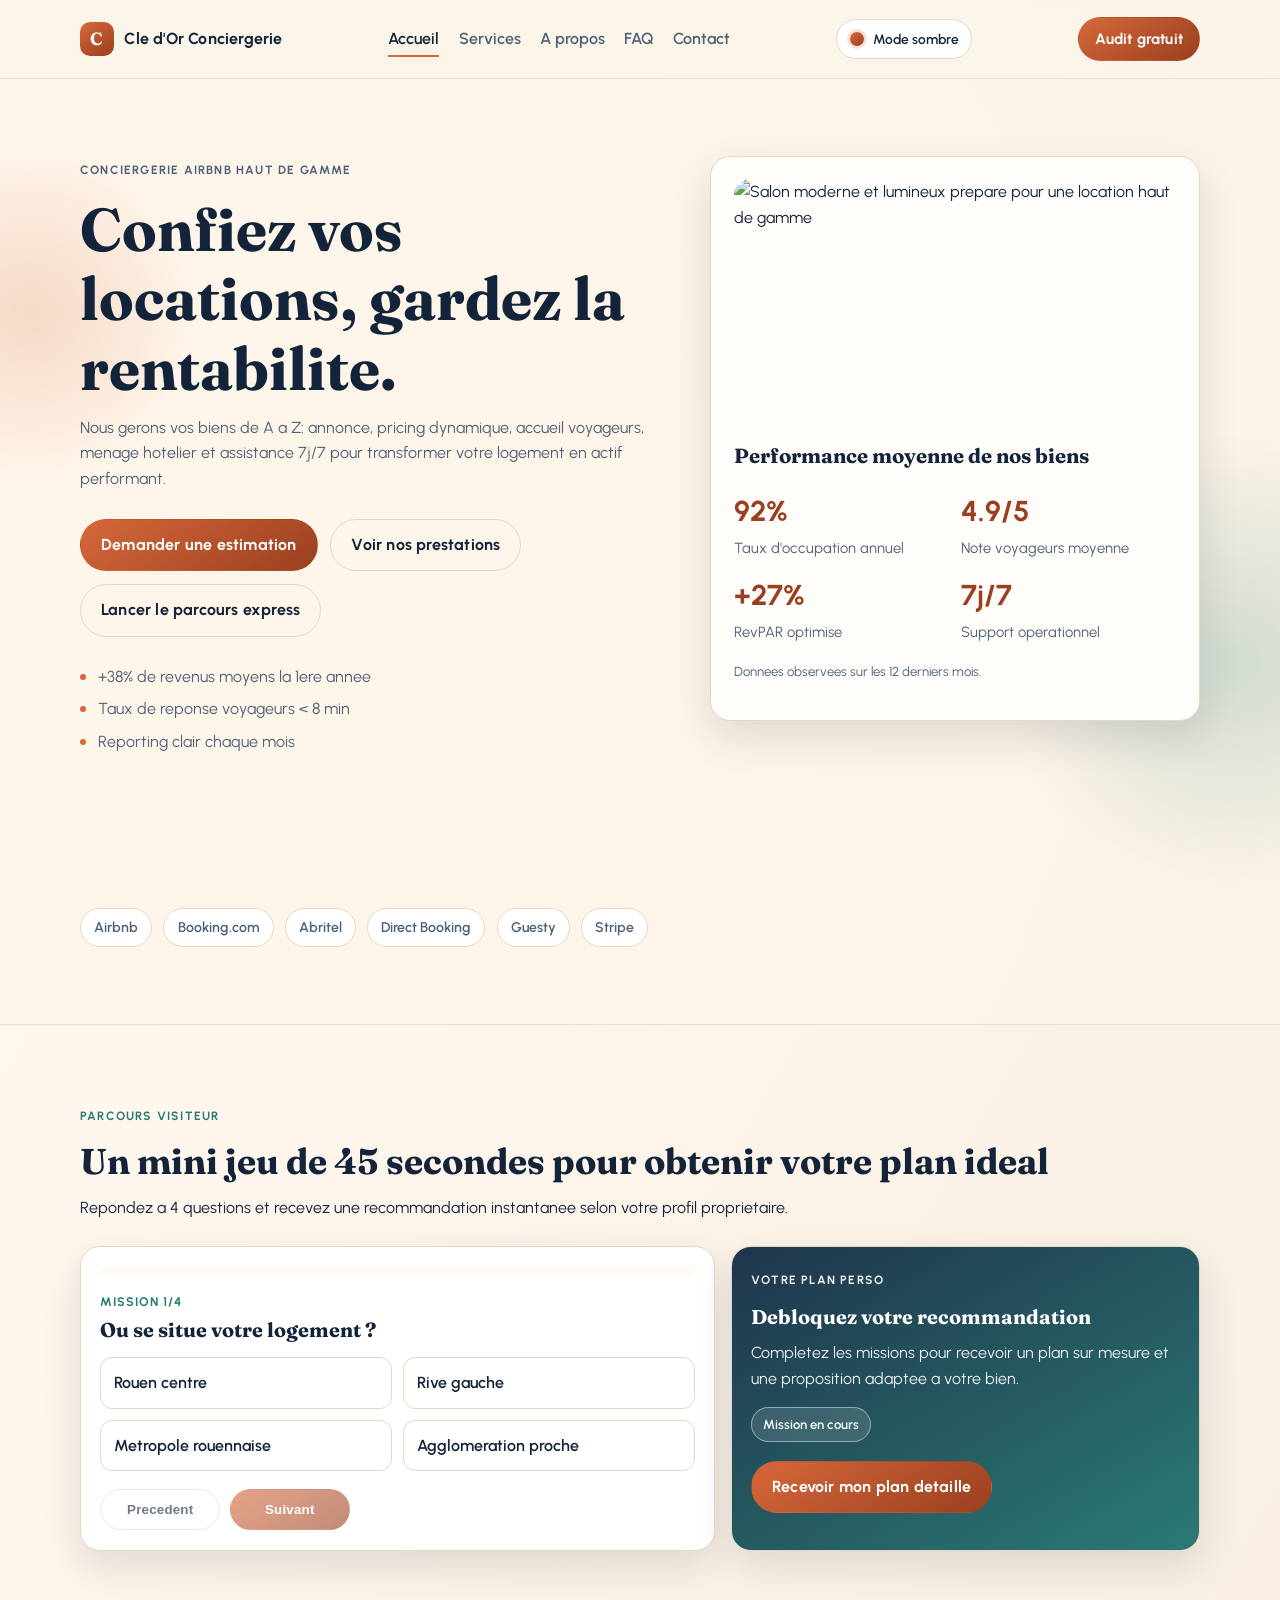
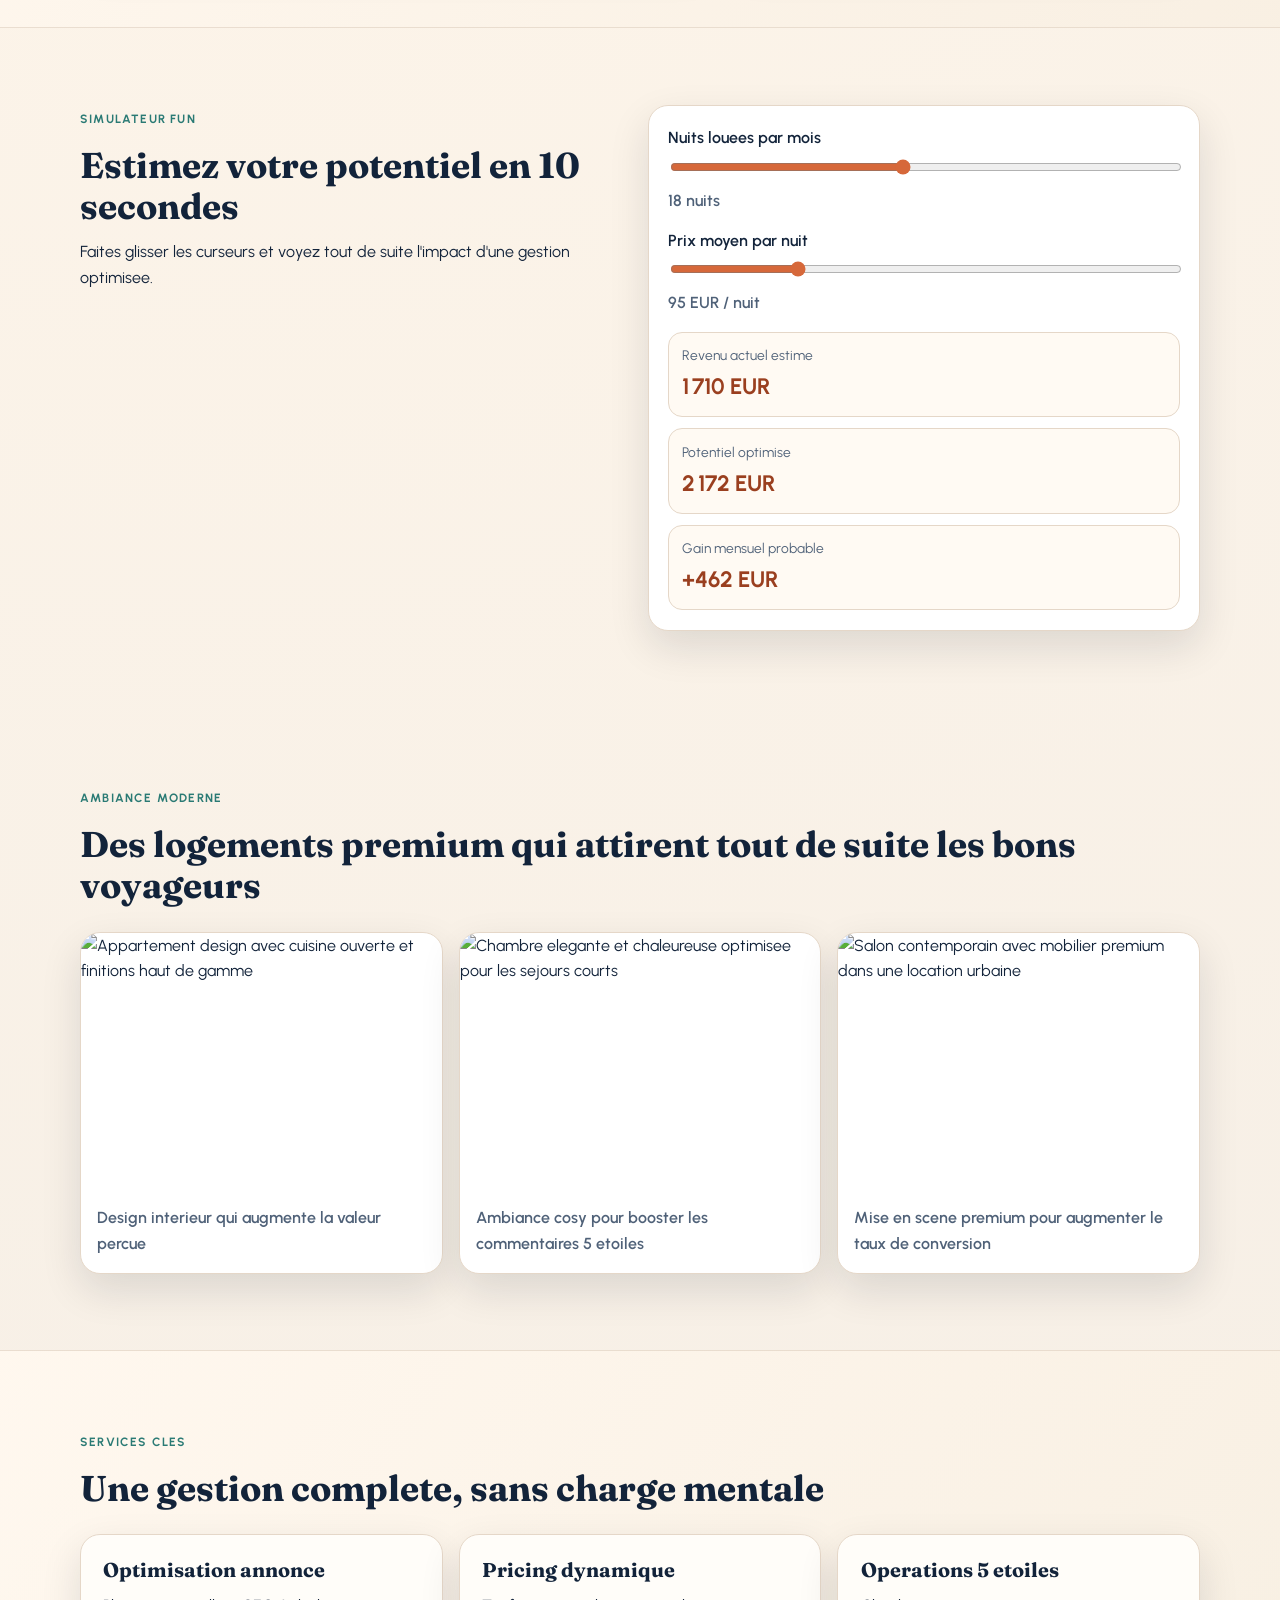
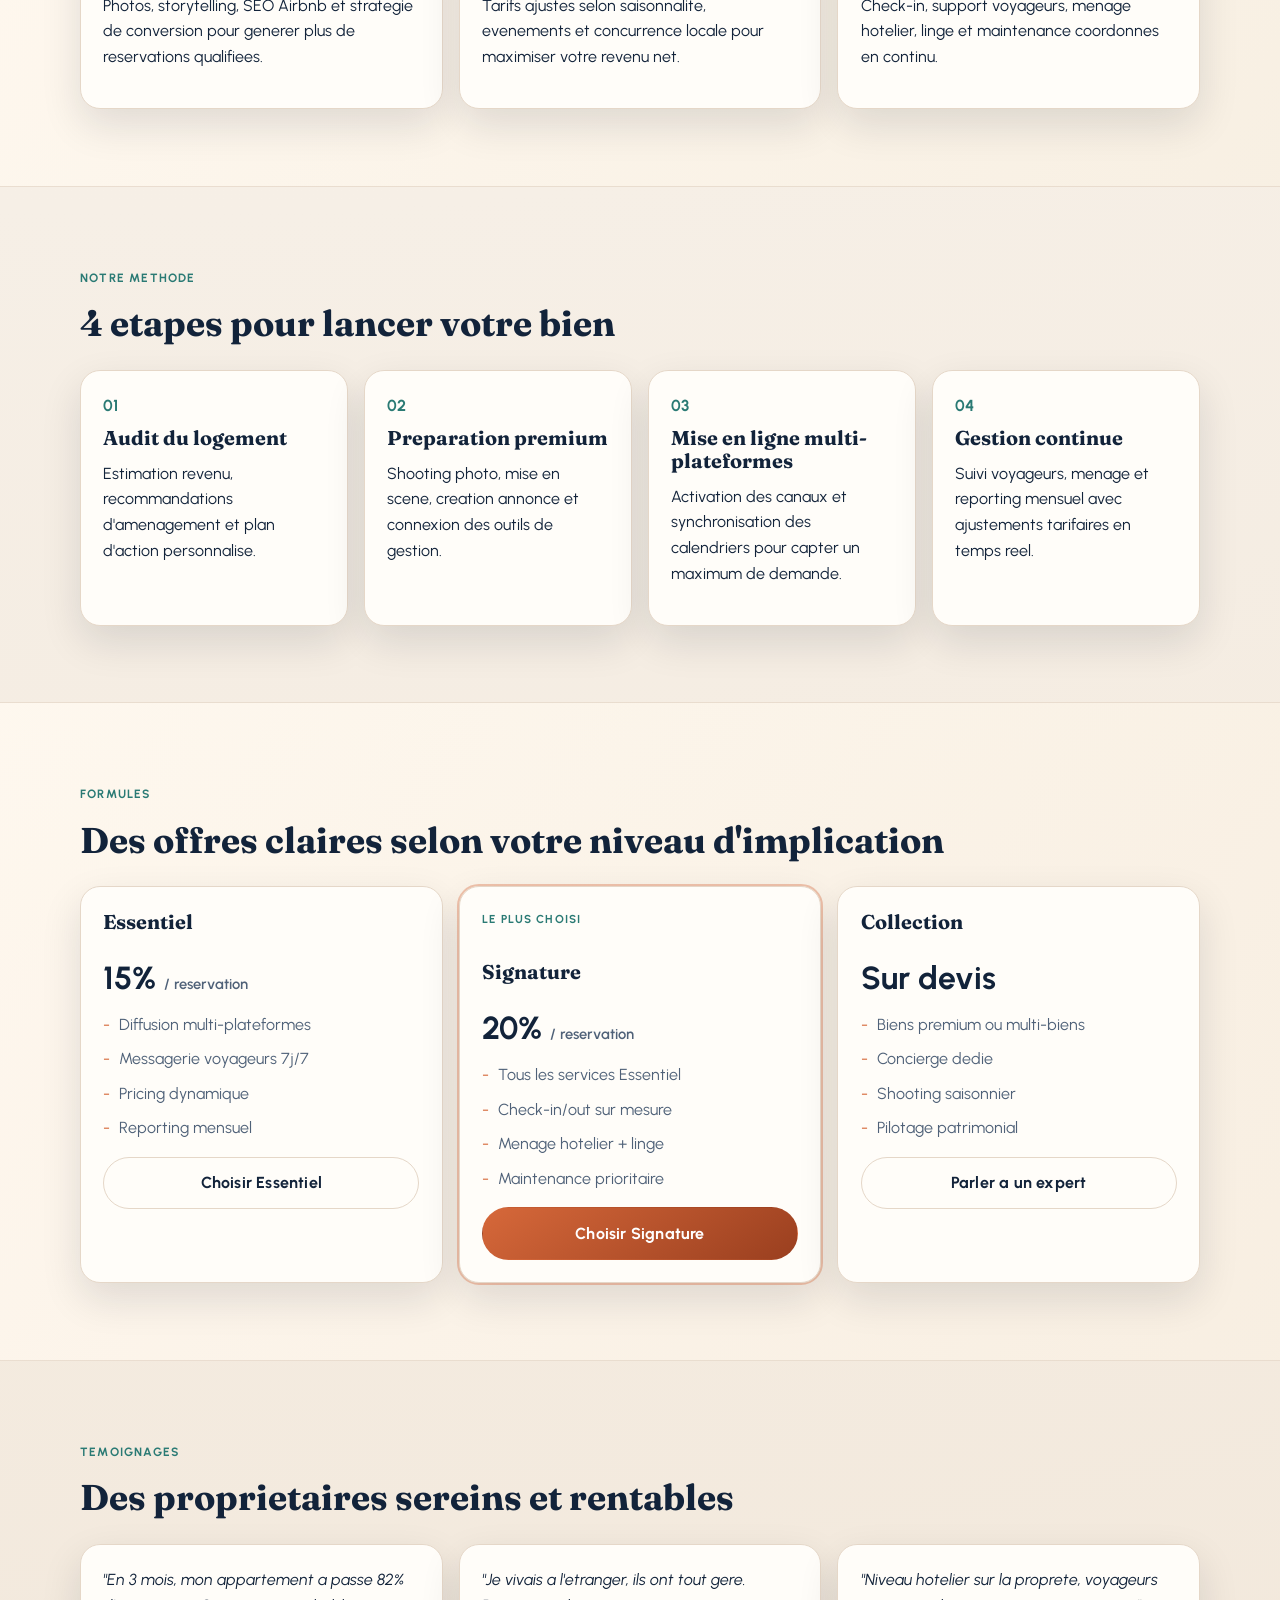
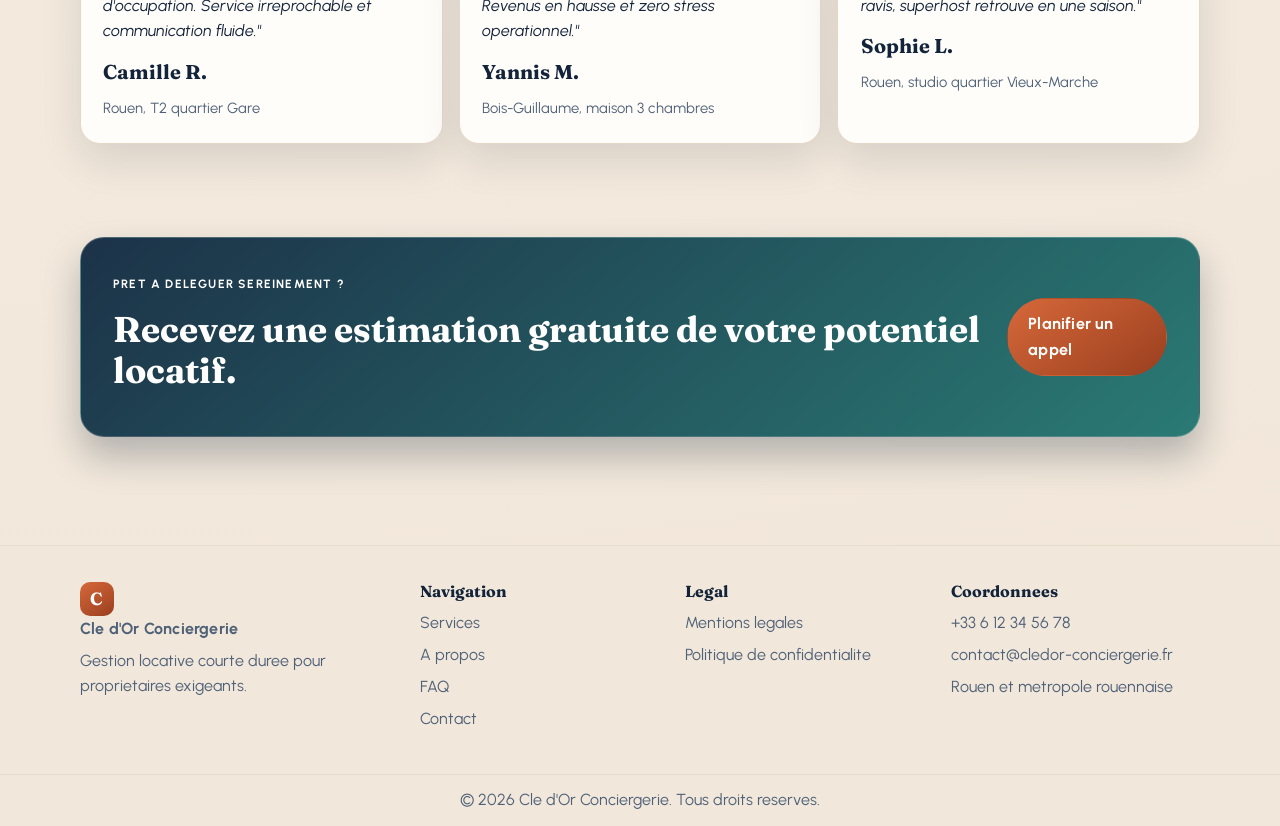
==== commit 68573efc: "Add dark mode, parallax effects, and email config for contact form" ====
--- a/index.html
+++ b/index.html
@@ -10,8 +10,8 @@
   <link rel="stylesheet" href="assets/css/main.css">
 </head>
 <body>
-  <div class="bg-orb orb-1"></div>
-  <div class="bg-orb orb-2"></div>
+  <div class="bg-orb orb-1 parallax-layer" data-parallax-speed="0.09"></div>
+  <div class="bg-orb orb-2 parallax-layer" data-parallax-speed="0.14"></div>
   <header class="site-header">
     <div class="container nav-wrap">
       <a href="index.html" class="brand">
@@ -30,6 +30,10 @@
         <a href="faq.html">FAQ</a>
         <a href="contact.html">Contact</a>
       </nav>
+      <button class="theme-toggle" type="button" data-theme-toggle aria-label="Activer le mode sombre">
+        <span class="theme-toggle-dot" aria-hidden="true"></span>
+        <span data-theme-toggle-label>Mode sombre</span>
+      </button>
       <a class="btn btn-sm hide-mobile" href="contact.html">Audit gratuit</a>
     </div>
   </header>
@@ -56,7 +60,7 @@
           </ul>
         </div>
         <div class="hero-card reveal delay-1">
-          <div class="hero-media">
+          <div class="hero-media parallax-layer" data-parallax-speed="0.1">
             <img
               src="https://images.unsplash.com/photo-1493666438817-866a91353ca9?auto=format&fit=crop&w=1200&q=80"
               alt="Salon moderne et lumineux prepare pour une location haut de gamme"
--- a/assets/css/main.css
+++ b/assets/css/main.css
@@ -3,6 +3,8 @@
 :root {
   --bg: #f6efe6;
   --bg-alt: #fff9f2;
+  --bg-top: #fff6ea;
+  --bg-bottom: #f1e6d8;
   --text: #12233a;
   --muted: #4f6178;
   --accent: #d6683a;
@@ -10,10 +12,48 @@
   --teal: #2a7a74;
   --gold: #c19a44;
   --line: #e5d7c8;
+  --line-soft: rgba(229, 215, 200, 0.8);
   --card: #fffdf9;
+  --surface: #ffffff;
+  --surface-soft: #fffaf3;
+  --header-bg: rgba(250, 243, 233, 0.84);
+  --footer-bg: #f1e7da;
+  --alt-overlay-a: rgba(255, 248, 239, 0.9);
+  --alt-overlay-b: rgba(248, 239, 226, 0.9);
+  --input-bg: #ffffff;
+  --nav-mobile-bg: #fcf7ee;
   --radius-lg: 20px;
   --radius-md: 14px;
   --shadow: 0 16px 40px rgba(14, 26, 44, 0.12);
+}
+
+body[data-theme="dark"] {
+  --bg: #0f1723;
+  --bg-alt: #111b2b;
+  --bg-top: #172740;
+  --bg-bottom: #0b121c;
+  --text: #e7f0ff;
+  --muted: #a7bdd9;
+  --accent: #ff8e60;
+  --accent-deep: #cf5a30;
+  --teal: #5fcdc0;
+  --line: rgba(161, 190, 224, 0.2);
+  --line-soft: rgba(161, 190, 224, 0.2);
+  --card: #172437;
+  --surface: #1a2b43;
+  --surface-soft: #1d304a;
+  --header-bg: rgba(12, 19, 30, 0.86);
+  --footer-bg: #0f1723;
+  --alt-overlay-a: rgba(20, 33, 51, 0.9);
+  --alt-overlay-b: rgba(16, 27, 42, 0.9);
+  --input-bg: #102136;
+  --nav-mobile-bg: #0f1c2d;
+  --shadow: 0 18px 40px rgba(3, 9, 16, 0.5);
+  color-scheme: dark;
+}
+
+body[data-theme="light"] {
+  color-scheme: light;
 }
 
 *,
@@ -29,7 +69,7 @@
 }
 
 body {
-  background: radial-gradient(circle at 15% 10%, #fff6ea 0%, var(--bg) 55%, #f1e6d8 100%);
+  background: radial-gradient(circle at 15% 10%, var(--bg-top) 0%, var(--bg) 55%, var(--bg-bottom) 100%);
   color: var(--text);
   font-family: "Urbanist", "Segoe UI", sans-serif;
   line-height: 1.6;
@@ -83,9 +123,9 @@
 }
 
 .alt {
-  background: linear-gradient(120deg, rgba(255, 248, 239, 0.9), rgba(248, 239, 226, 0.9));
-  border-top: 1px solid rgba(229, 215, 200, 0.8);
-  border-bottom: 1px solid rgba(229, 215, 200, 0.8);
+  background: linear-gradient(120deg, var(--alt-overlay-a), var(--alt-overlay-b));
+  border-top: 1px solid var(--line-soft);
+  border-bottom: 1px solid var(--line-soft);
 }
 
 .bg-orb {
@@ -117,9 +157,9 @@
   position: sticky;
   top: 0;
   z-index: 50;
-  background: rgba(250, 243, 233, 0.84);
+  background: var(--header-bg);
   backdrop-filter: blur(8px);
-  border-bottom: 1px solid rgba(18, 35, 58, 0.08);
+  border-bottom: 1px solid var(--line-soft);
 }
 
 .nav-wrap {
@@ -206,12 +246,42 @@
 .btn-ghost {
   background: transparent;
   color: var(--text);
-  border-color: rgba(18, 35, 58, 0.2);
+  border-color: var(--line);
 }
 
 .btn-sm {
   padding: 0.58rem 1rem;
   font-size: 0.94rem;
+}
+
+.theme-toggle {
+  display: inline-flex;
+  align-items: center;
+  gap: 0.55rem;
+  border-radius: 999px;
+  border: 1px solid var(--line);
+  background: var(--surface);
+  color: var(--text);
+  font: inherit;
+  font-size: 0.86rem;
+  font-weight: 600;
+  padding: 0.5rem 0.8rem;
+  cursor: pointer;
+  transition: transform 0.18s ease, border-color 0.18s ease, box-shadow 0.18s ease;
+}
+
+.theme-toggle:hover {
+  transform: translateY(-1px);
+  border-color: var(--accent);
+  box-shadow: 0 10px 20px rgba(18, 35, 58, 0.12);
+}
+
+.theme-toggle-dot {
+  width: 14px;
+  height: 14px;
+  border-radius: 50%;
+  background: linear-gradient(145deg, var(--accent), var(--accent-deep));
+  box-shadow: 0 0 0 3px rgba(214, 104, 58, 0.2);
 }
 
 .eyebrow {
@@ -334,7 +404,7 @@
 }
 
 .chip-row span {
-  background: #fff;
+  background: var(--surface);
   border: 1px solid var(--line);
   padding: 0.45rem 0.82rem;
   border-radius: 999px;
@@ -370,7 +440,7 @@
 .journey-panel,
 .journey-summary,
 .simulator-card {
-  background: #fff;
+  background: var(--surface);
   border: 1px solid var(--line);
   border-radius: var(--radius-lg);
   padding: 1.2rem;
@@ -381,7 +451,7 @@
   width: 100%;
   height: 10px;
   border-radius: 999px;
-  background: #f1e3d4;
+  background: var(--surface-soft);
   overflow: hidden;
   margin-bottom: 1rem;
 }
@@ -418,8 +488,8 @@
 }
 
 .journey-option {
-  border: 1px solid rgba(18, 35, 58, 0.16);
-  background: #fff;
+  border: 1px solid var(--line);
+  background: var(--surface);
   color: var(--text);
   border-radius: 12px;
   padding: 0.74rem 0.8rem;
@@ -436,7 +506,7 @@
 }
 
 .journey-option.selected {
-  background: #fff3eb;
+  background: var(--surface-soft);
   border-color: var(--accent);
   box-shadow: 0 10px 20px rgba(214, 104, 58, 0.16);
 }
@@ -528,7 +598,7 @@
   border: 1px solid var(--line);
   border-radius: var(--radius-md);
   padding: 0.7rem 0.8rem;
-  background: #fffaf3;
+  background: var(--surface-soft);
 }
 
 .sim-label {
@@ -552,7 +622,7 @@
 
 .showcase-card {
   margin: 0;
-  background: #fff;
+  background: var(--surface);
   border: 1px solid var(--line);
   border-radius: var(--radius-lg);
   overflow: hidden;
@@ -773,7 +843,7 @@
 .faq-item {
   border: 1px solid var(--line);
   border-radius: var(--radius-md);
-  background: #fff;
+  background: var(--surface);
   overflow: hidden;
 }
 
@@ -829,7 +899,7 @@
 textarea {
   width: 100%;
   border: 1px solid var(--line);
-  background: #fff;
+  background: var(--input-bg);
   color: var(--text);
   border-radius: 10px;
   padding: 0.74rem 0.78rem;
@@ -876,8 +946,8 @@
 
 .site-footer {
   margin-top: 2rem;
-  border-top: 1px solid rgba(18, 35, 58, 0.1);
-  background: #f1e7da;
+  border-top: 1px solid var(--line-soft);
+  background: var(--footer-bg);
 }
 
 .footer-grid {
@@ -900,7 +970,7 @@
 }
 
 .footer-bottom {
-  border-top: 1px solid rgba(18, 35, 58, 0.08);
+  border-top: 1px solid var(--line-soft);
   padding: 0.8rem 0;
   text-align: center;
 }
@@ -914,11 +984,16 @@
   display: none;
   width: 42px;
   height: 42px;
-  border: 1px solid rgba(18, 35, 58, 0.18);
+  border: 1px solid var(--line);
   border-radius: 10px;
-  background: #fff;
+  background: var(--surface);
   padding: 0.5rem;
   cursor: pointer;
+}
+
+.parallax-layer {
+  will-change: transform;
+  transform: translate3d(0, 0, 0);
 }
 
 .nav-toggle span {
@@ -974,6 +1049,17 @@
     display: none;
   }
 
+  .theme-toggle {
+    width: 42px;
+    height: 42px;
+    padding: 0;
+    justify-content: center;
+  }
+
+  .theme-toggle [data-theme-toggle-label] {
+    display: none;
+  }
+
   .nav-toggle {
     display: block;
   }
@@ -983,8 +1069,8 @@
     left: 0;
     right: 0;
     top: 78px;
-    background: #fcf7ee;
-    border-bottom: 1px solid rgba(18, 35, 58, 0.1);
+    background: var(--nav-mobile-bg);
+    border-bottom: 1px solid var(--line-soft);
     padding: 0.8rem 4%;
     display: none;
     flex-direction: column;
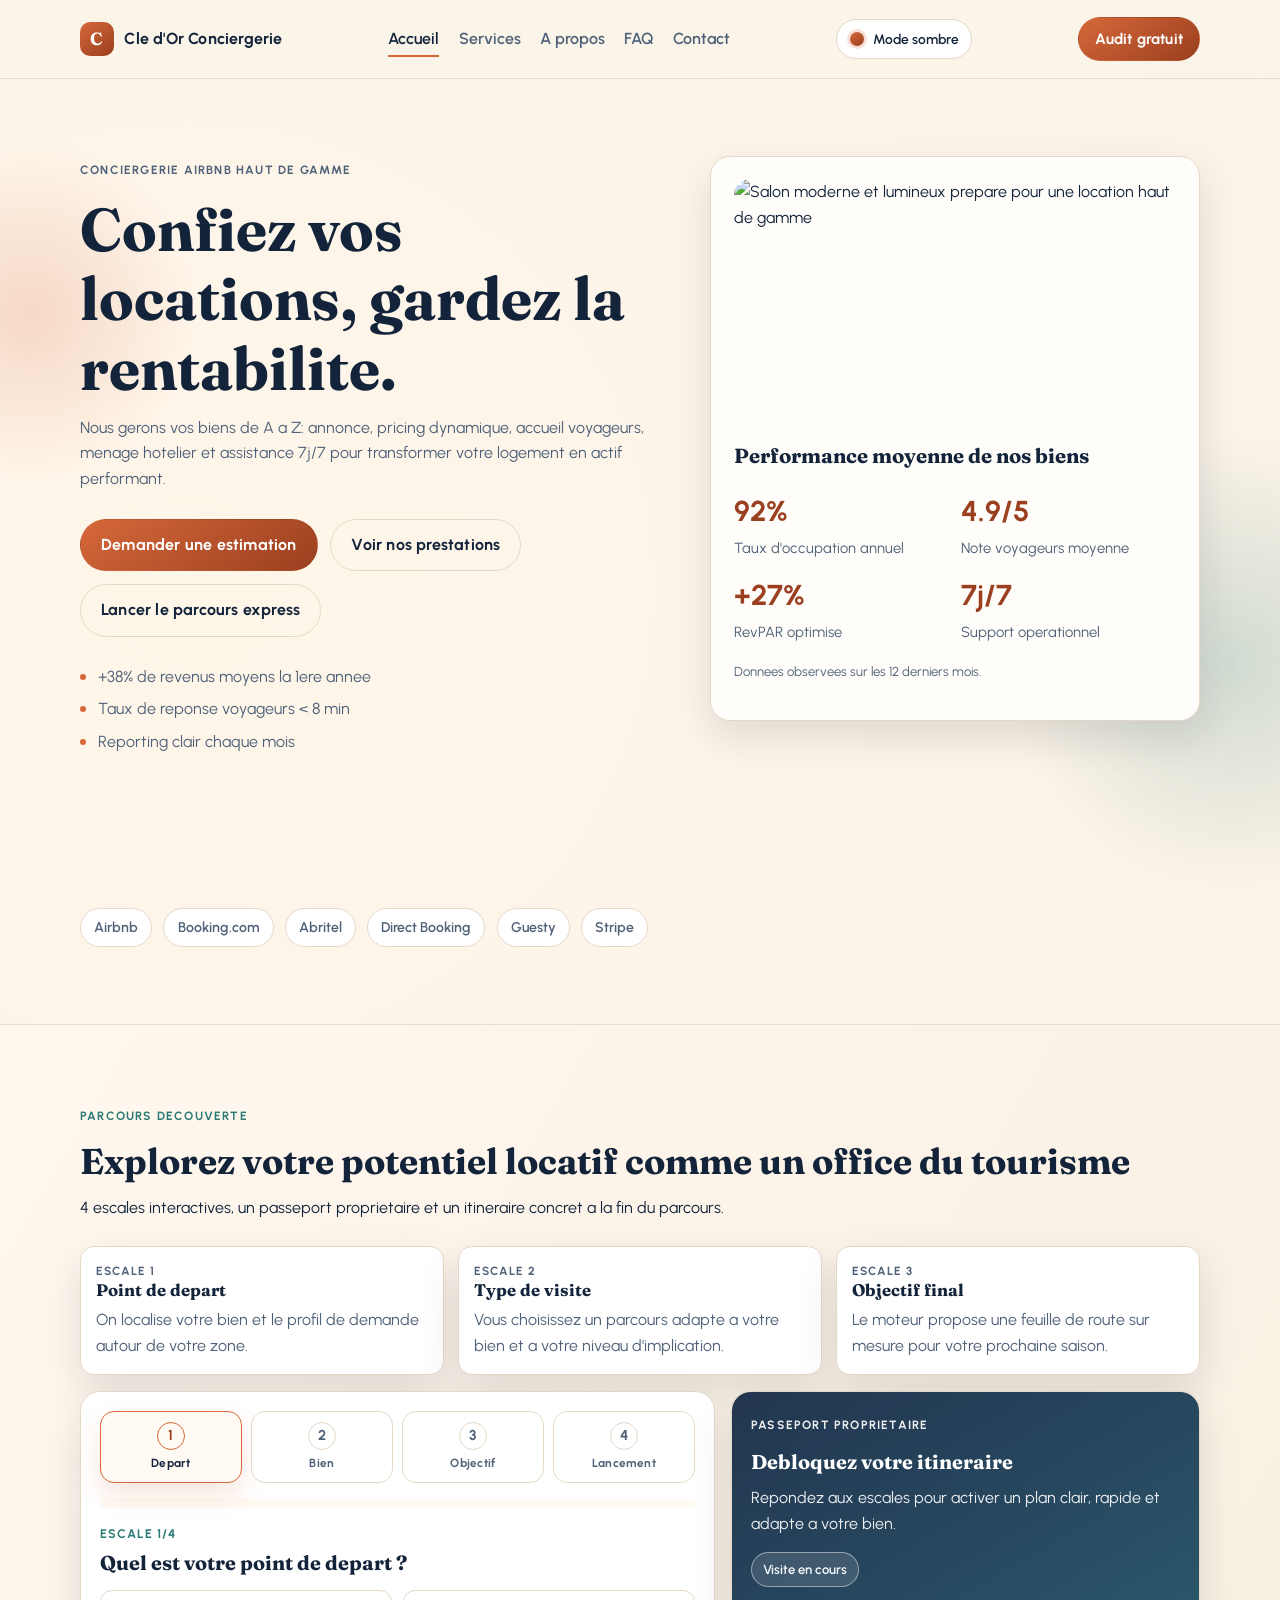
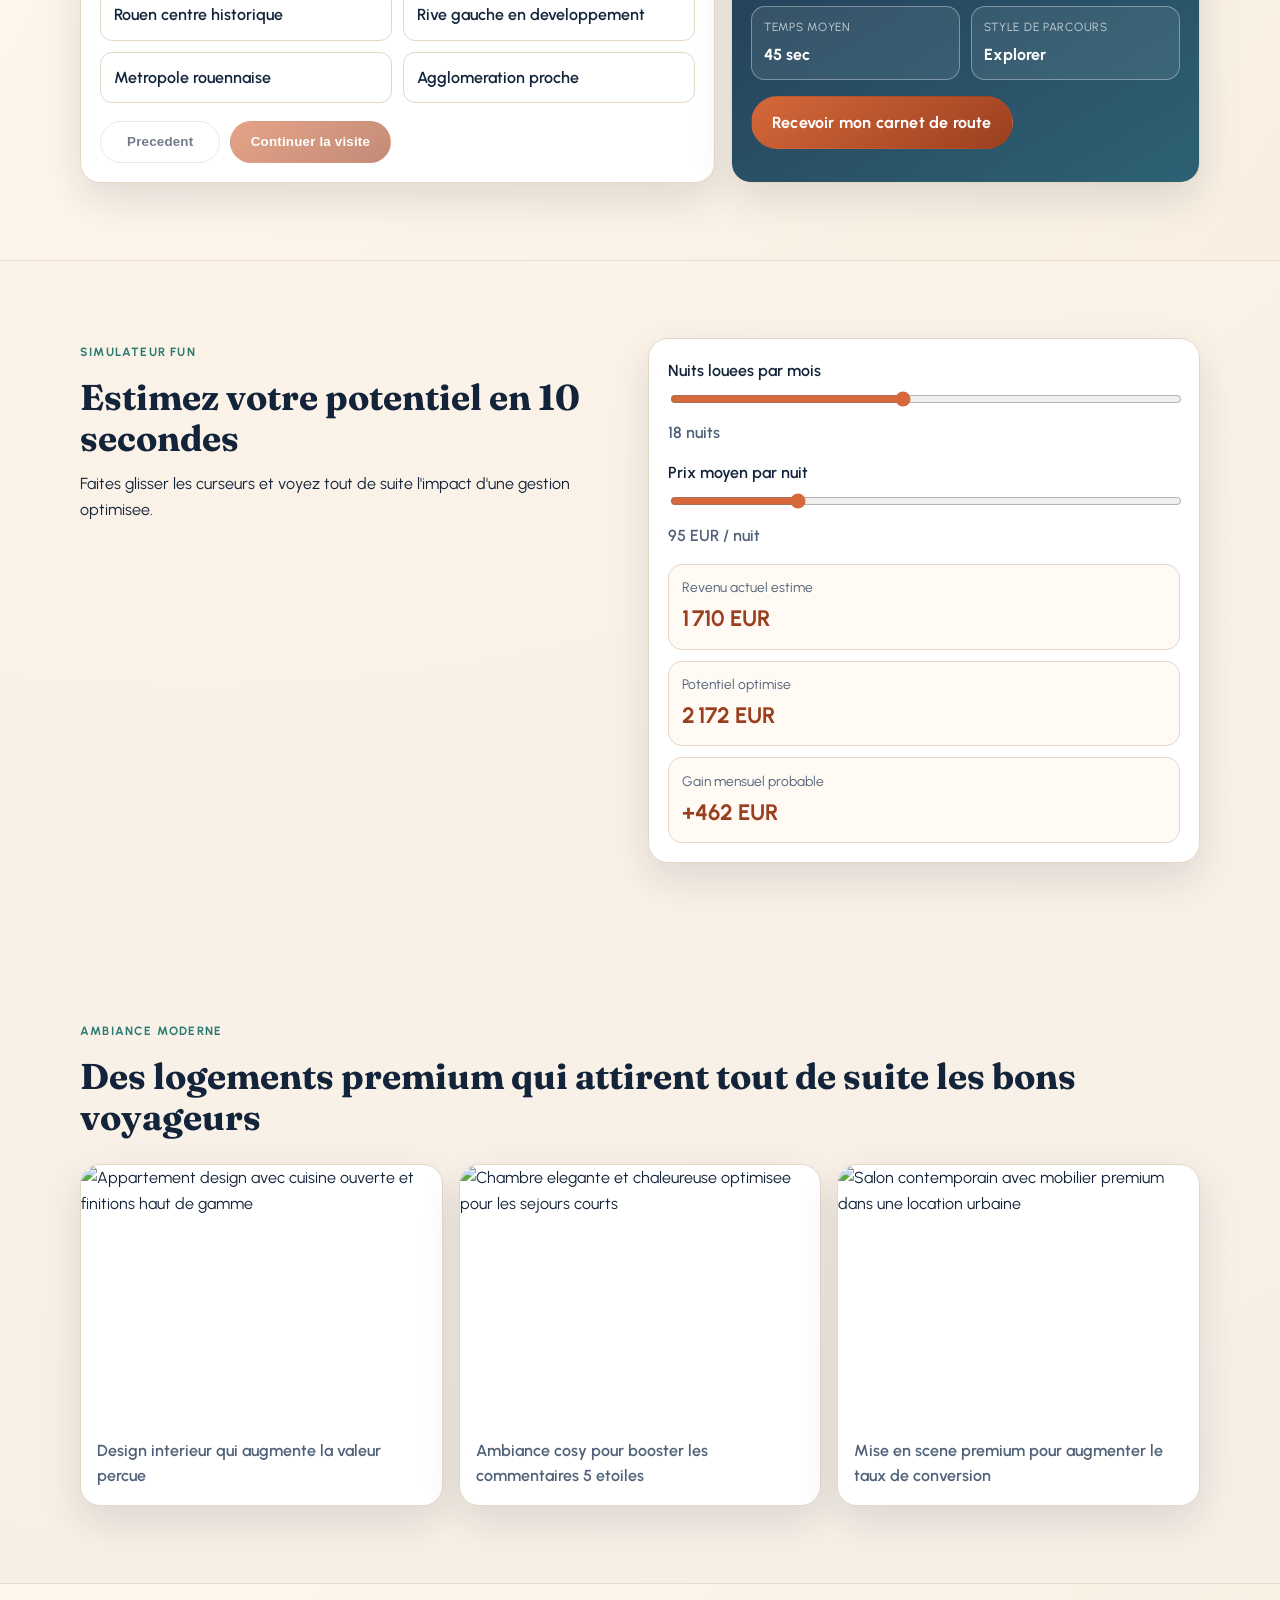
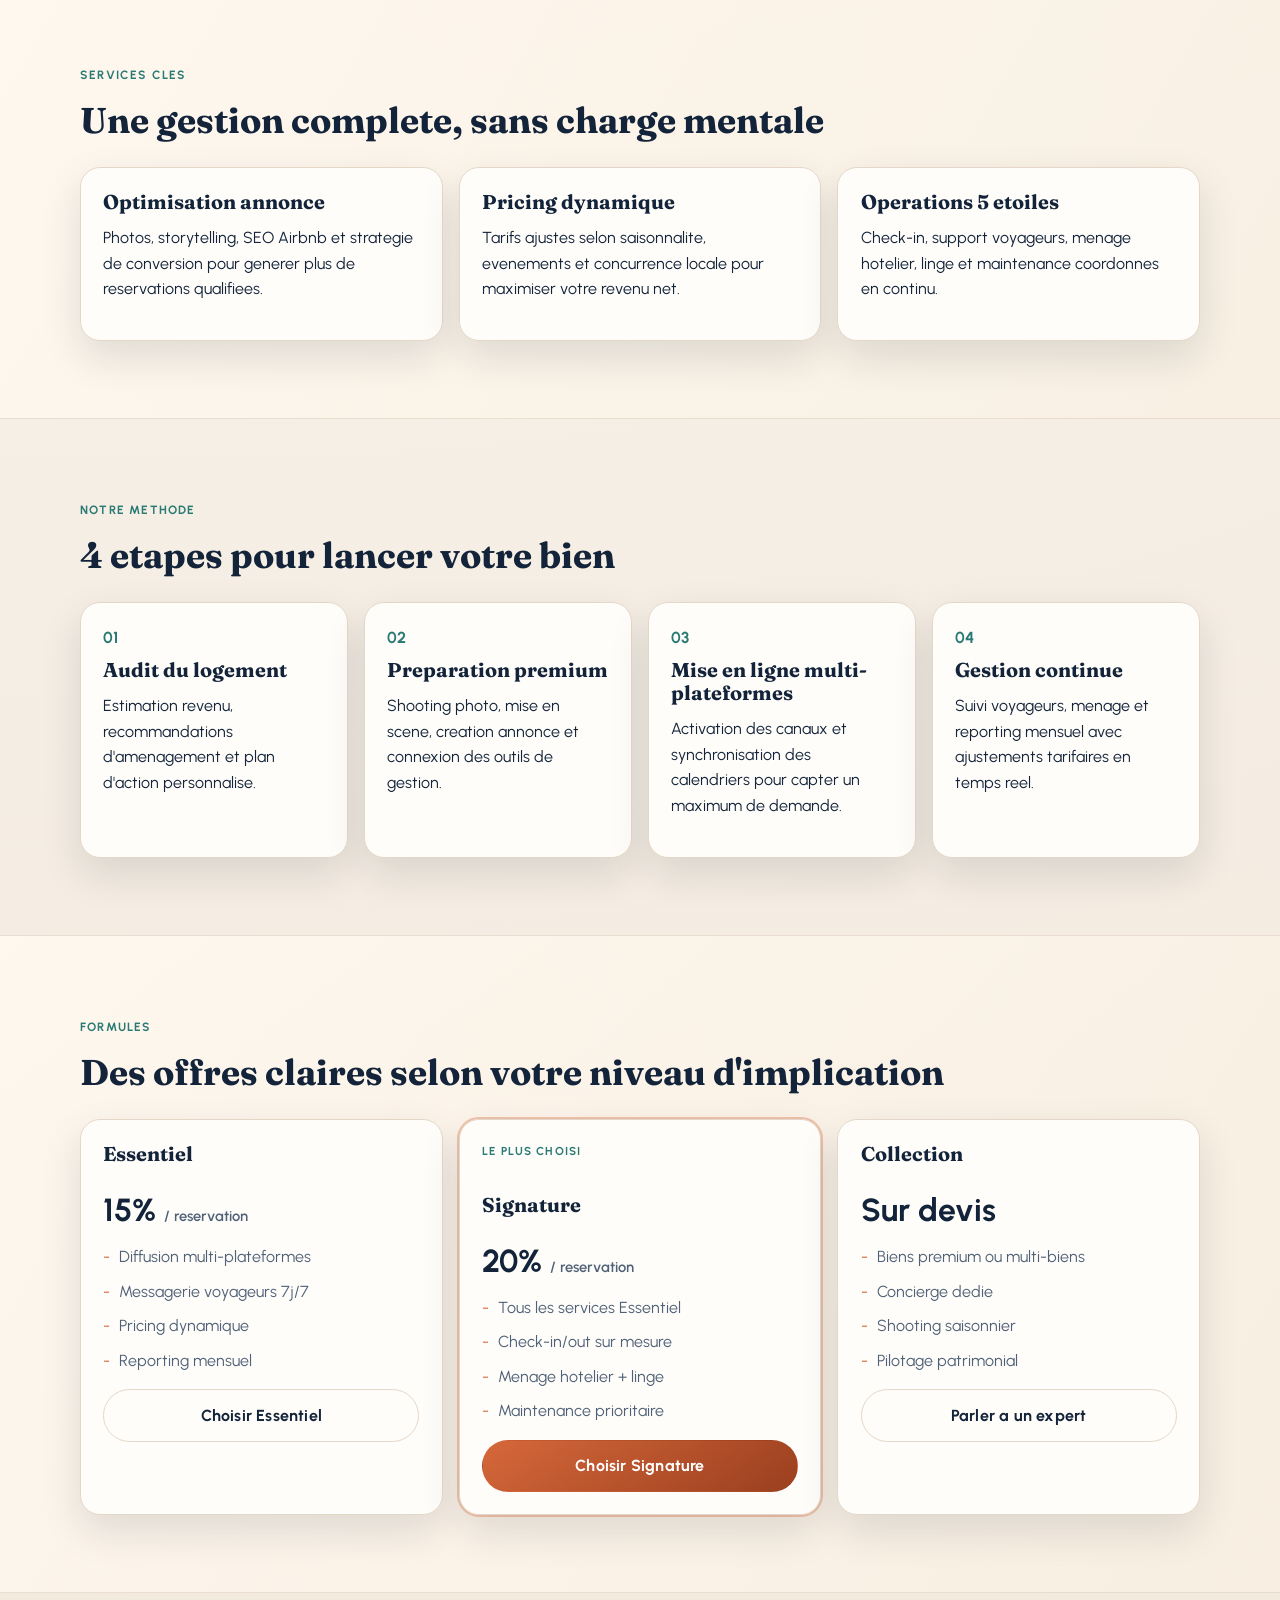
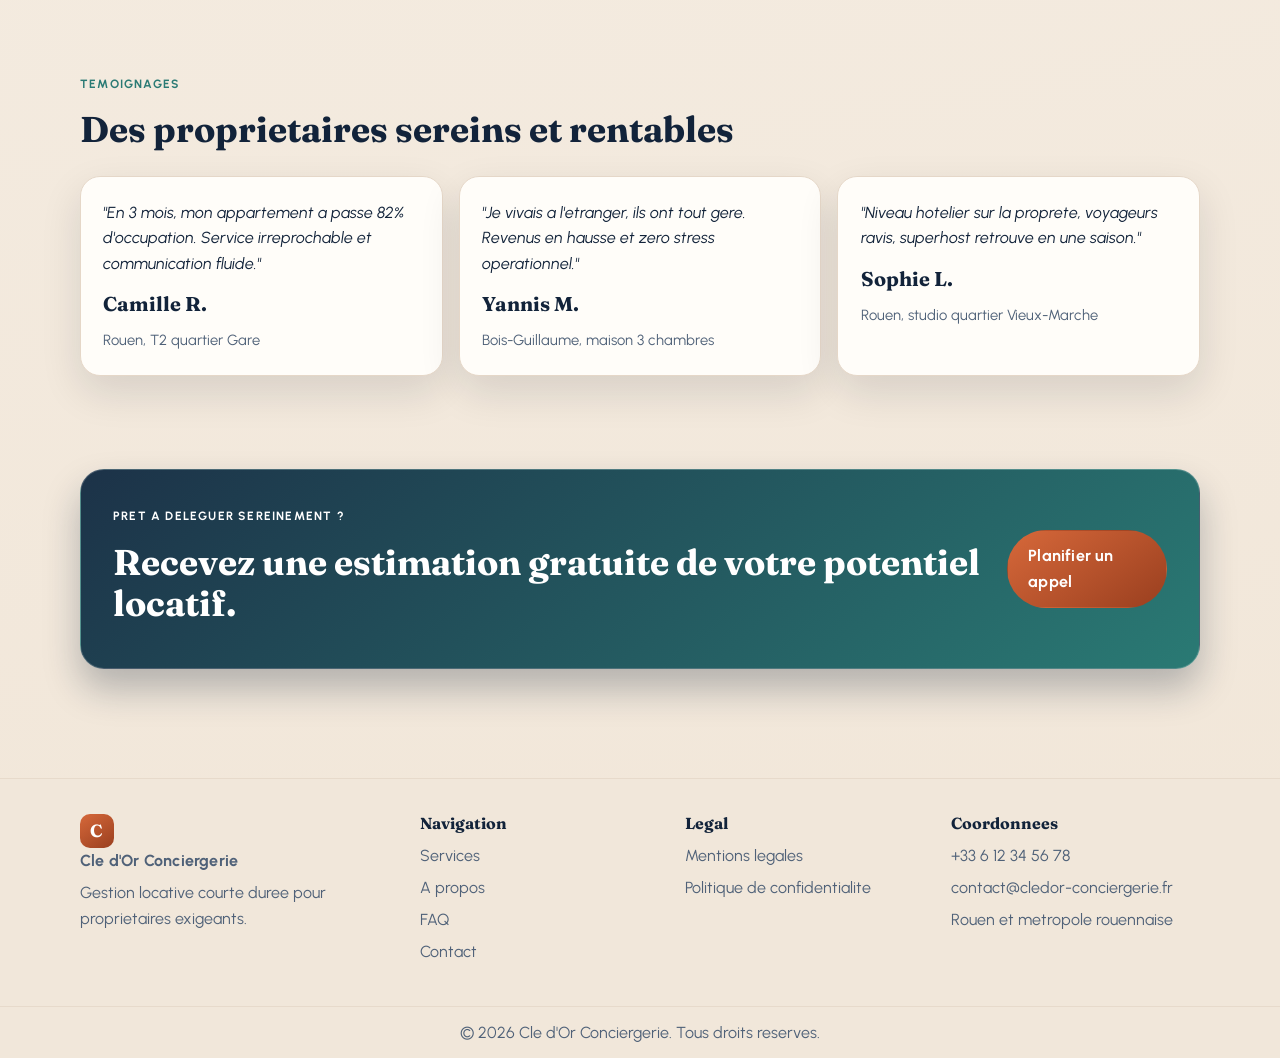
==== commit f14701ad: "feat: cree un parcours UX decouverte ludique et guide" ====
--- a/index.html
+++ b/index.html
@@ -107,30 +107,68 @@
     <section id="parcours" class="section-pad alt">
       <div class="container">
         <div class="section-head reveal">
-          <p class="eyebrow">Parcours visiteur</p>
-          <h2>Un mini jeu de 45 secondes pour obtenir votre plan ideal</h2>
-          <p>Repondez a 4 questions et recevez une recommandation instantanee selon votre profil proprietaire.</p>
-        </div>
+          <p class="eyebrow">Parcours decouverte</p>
+          <h2>Explorez votre potentiel locatif comme un office du tourisme</h2>
+          <p>4 escales interactives, un passeport proprietaire et un itineraire concret a la fin du parcours.</p>
+        </div>
+
+        <div class="journey-intro reveal">
+          <article class="journey-intro-card">
+            <p class="journey-intro-kicker">Escale 1</p>
+            <h3>Point de depart</h3>
+            <p>On localise votre bien et le profil de demande autour de votre zone.</p>
+          </article>
+          <article class="journey-intro-card">
+            <p class="journey-intro-kicker">Escale 2</p>
+            <h3>Type de visite</h3>
+            <p>Vous choisissez un parcours adapte a votre bien et a votre niveau d'implication.</p>
+          </article>
+          <article class="journey-intro-card">
+            <p class="journey-intro-kicker">Escale 3</p>
+            <h3>Objectif final</h3>
+            <p>Le moteur propose une feuille de route sur mesure pour votre prochaine saison.</p>
+          </article>
+        </div>
+
         <div class="journey-shell">
           <article id="journeyPlanner" class="journey-panel reveal" aria-live="polite">
+            <div class="journey-map" aria-label="Carte des escales">
+              <button type="button" class="journey-map-point is-active" data-step-target="0">
+                <span>1</span>
+                <small>Depart</small>
+              </button>
+              <button type="button" class="journey-map-point" data-step-target="1">
+                <span>2</span>
+                <small>Bien</small>
+              </button>
+              <button type="button" class="journey-map-point" data-step-target="2">
+                <span>3</span>
+                <small>Objectif</small>
+              </button>
+              <button type="button" class="journey-map-point" data-step-target="3">
+                <span>4</span>
+                <small>Lancement</small>
+              </button>
+            </div>
+
             <div class="journey-track">
               <div id="journeyProgressBar" class="journey-track-bar"></div>
             </div>
 
             <div class="journey-step is-active" data-field="city">
-              <p class="journey-label">Mission 1/4</p>
-              <h3>Ou se situe votre logement ?</h3>
+              <p class="journey-label">Escale 1/4</p>
+              <h3>Quel est votre point de depart ?</h3>
               <div class="option-grid">
-                <button type="button" class="journey-option" data-value="Rouen centre">Rouen centre</button>
-                <button type="button" class="journey-option" data-value="Rive gauche">Rive gauche</button>
+                <button type="button" class="journey-option" data-value="Rouen centre">Rouen centre historique</button>
+                <button type="button" class="journey-option" data-value="Rive gauche">Rive gauche en developpement</button>
                 <button type="button" class="journey-option" data-value="Metropole rouennaise">Metropole rouennaise</button>
                 <button type="button" class="journey-option" data-value="Agglomeration proche">Agglomeration proche</button>
               </div>
             </div>
 
             <div class="journey-step" data-field="property">
-              <p class="journey-label">Mission 2/4</p>
-              <h3>Quel type de bien souhaitez-vous optimiser ?</h3>
+              <p class="journey-label">Escale 2/4</p>
+              <h3>Quel type de bien voulez-vous mettre en avant ?</h3>
               <div class="option-grid">
                 <button type="button" class="journey-option" data-value="Studio">Studio</button>
                 <button type="button" class="journey-option" data-value="T2-T3">T2 / T3</button>
@@ -140,19 +178,19 @@
             </div>
 
             <div class="journey-step" data-field="goal">
-              <p class="journey-label">Mission 3/4</p>
-              <h3>Votre objectif principal aujourd'hui ?</h3>
+              <p class="journey-label">Escale 3/4</p>
+              <h3>Quelle experience souhaitez-vous creer ?</h3>
               <div class="option-grid">
-                <button type="button" class="journey-option" data-value="Maximiser les revenus">Maximiser les revenus</button>
-                <button type="button" class="journey-option" data-value="Gagner du temps">Gagner du temps</button>
-                <button type="button" class="journey-option" data-value="Ameliorer les avis">Ameliorer les avis</button>
-                <button type="button" class="journey-option" data-value="Deleguer completement">Deleguer completement</button>
+                <button type="button" class="journey-option" data-value="Maximiser les revenus">Plus de revenus</button>
+                <button type="button" class="journey-option" data-value="Gagner du temps">Moins de charge mentale</button>
+                <button type="button" class="journey-option" data-value="Ameliorer les avis">Une note voyageurs plus forte</button>
+                <button type="button" class="journey-option" data-value="Deleguer completement">Delegation complete</button>
               </div>
             </div>
 
             <div class="journey-step" data-field="start">
-              <p class="journey-label">Mission 4/4</p>
-              <h3>Quand voulez-vous demarrer ?</h3>
+              <p class="journey-label">Escale 4/4</p>
+              <h3>Quand voulez-vous lancer votre itineraire ?</h3>
               <div class="option-grid">
                 <button type="button" class="journey-option" data-value="Cette semaine">Cette semaine</button>
                 <button type="button" class="journey-option" data-value="Ce mois-ci">Ce mois-ci</button>
@@ -163,18 +201,28 @@
 
             <div class="journey-actions">
               <button id="journeyPrev" type="button" class="btn btn-ghost">Precedent</button>
-              <button id="journeyNext" type="button" class="btn">Suivant</button>
+              <button id="journeyNext" type="button" class="btn">Continuer la visite</button>
             </div>
           </article>
 
           <aside class="journey-summary reveal delay-1">
-            <p class="eyebrow">Votre plan perso</p>
-            <h3 id="journeyTitle">Debloquez votre recommandation</h3>
-            <p id="journeyText">Completez les missions pour recevoir un plan sur mesure et une proposition adaptee a votre bien.</p>
+            <p class="eyebrow">Passeport proprietaire</p>
+            <h3 id="journeyTitle">Debloquez votre itineraire</h3>
+            <p id="journeyText">Terminez les escales pour recevoir un carnet de route adapte a votre bien et votre zone.</p>
             <div id="journeyBadges" class="journey-badges">
-              <span>Mission en cours</span>
-            </div>
-            <a id="journeyCta" class="btn" href="contact.html">Recevoir mon plan detaille</a>
+              <span>Visite en cours</span>
+            </div>
+            <div class="journey-meta">
+              <article>
+                <span>Temps moyen</span>
+                <strong id="journeyEta">45 sec</strong>
+              </article>
+              <article>
+                <span>Style de parcours</span>
+                <strong id="journeyMood">Explorer</strong>
+              </article>
+            </div>
+            <a id="journeyCta" class="btn" href="contact.html">Recevoir mon carnet de route</a>
           </aside>
         </div>
       </div>
--- a/assets/css/main.css
+++ b/assets/css/main.css
@@ -430,6 +430,40 @@
   grid-template-columns: repeat(2, minmax(0, 1fr));
 }
 
+.journey-intro {
+  display: grid;
+  grid-template-columns: repeat(3, minmax(0, 1fr));
+  gap: 0.9rem;
+  margin-bottom: 1rem;
+}
+
+.journey-intro-card {
+  background: var(--surface);
+  border: 1px solid var(--line);
+  border-radius: var(--radius-md);
+  padding: 0.95rem;
+  box-shadow: var(--shadow);
+}
+
+.journey-intro-card h3 {
+  margin-bottom: 0.45rem;
+  font-size: 1.05rem;
+}
+
+.journey-intro-card p {
+  color: var(--muted);
+  margin: 0;
+}
+
+.journey-intro-kicker {
+  color: var(--teal);
+  text-transform: uppercase;
+  letter-spacing: 0.08em;
+  font-size: 0.74rem;
+  font-weight: 700;
+  margin-bottom: 0.4rem;
+}
+
 .journey-shell {
   display: grid;
   grid-template-columns: 1.15fr 0.85fr;
@@ -445,6 +479,72 @@
   border-radius: var(--radius-lg);
   padding: 1.2rem;
   box-shadow: var(--shadow);
+}
+
+.journey-map {
+  display: grid;
+  grid-template-columns: repeat(4, minmax(0, 1fr));
+  gap: 0.6rem;
+  margin-bottom: 0.95rem;
+}
+
+.journey-map-point {
+  border: 1px solid var(--line);
+  background: var(--surface);
+  color: var(--muted);
+  border-radius: 14px;
+  padding: 0.6rem 0.45rem;
+  font: inherit;
+  display: grid;
+  place-items: center;
+  gap: 0.25rem;
+  cursor: pointer;
+  transition: transform 0.18s ease, border-color 0.18s ease, box-shadow 0.18s ease, background 0.18s ease;
+}
+
+.journey-map-point span {
+  width: 28px;
+  height: 28px;
+  border-radius: 999px;
+  border: 1px solid var(--line);
+  display: grid;
+  place-items: center;
+  font-weight: 700;
+  font-size: 0.9rem;
+}
+
+.journey-map-point small {
+  font-size: 0.74rem;
+  font-weight: 700;
+  letter-spacing: 0.02em;
+}
+
+.journey-map-point:hover {
+  transform: translateY(-1px);
+  border-color: var(--accent);
+}
+
+.journey-map-point.is-active {
+  border-color: var(--accent);
+  background: var(--surface-soft);
+  color: var(--text);
+  box-shadow: 0 12px 24px rgba(214, 104, 58, 0.16);
+}
+
+.journey-map-point.is-active span {
+  border-color: var(--accent);
+  color: var(--accent-deep);
+}
+
+.journey-map-point.is-done {
+  border-color: var(--teal);
+  background: rgba(42, 122, 116, 0.12);
+  color: var(--text);
+}
+
+.journey-map-point.is-done span {
+  border-color: var(--teal);
+  color: var(--teal);
 }
 
 .journey-track {
@@ -529,8 +629,8 @@
 }
 
 .journey-summary {
-  background: linear-gradient(150deg, #1f354c, #2a7a74);
-  color: #fff;
+  background: linear-gradient(150deg, #22354f, #2d6174);
+  color: #f8fbff;
   min-height: 100%;
 }
 
@@ -556,6 +656,34 @@
   padding: 0.35rem 0.7rem;
   font-size: 0.82rem;
   font-weight: 600;
+}
+
+.journey-meta {
+  display: grid;
+  grid-template-columns: 1fr 1fr;
+  gap: 0.65rem;
+  margin-bottom: 1.05rem;
+}
+
+.journey-meta article {
+  border: 1px solid rgba(255, 255, 255, 0.35);
+  border-radius: var(--radius-md);
+  background: rgba(255, 255, 255, 0.08);
+  padding: 0.7rem 0.75rem;
+}
+
+.journey-meta span {
+  display: block;
+  font-size: 0.74rem;
+  text-transform: uppercase;
+  letter-spacing: 0.06em;
+  color: rgba(255, 255, 255, 0.72);
+  margin-bottom: 0.3rem;
+}
+
+.journey-meta strong {
+  color: #fff;
+  font-size: 1rem;
 }
 
 .simulator-shell {
@@ -1028,6 +1156,10 @@
 }
 
 @media (max-width: 980px) {
+  .journey-intro {
+    grid-template-columns: 1fr 1fr;
+  }
+
   .hero-grid,
   .pricing-grid,
   .timeline,
@@ -1100,6 +1232,10 @@
     grid-template-columns: 1fr;
   }
 
+  .journey-intro {
+    grid-template-columns: 1fr;
+  }
+
   .cta-box {
     flex-direction: column;
     align-items: flex-start;
@@ -1113,6 +1249,14 @@
     grid-template-columns: 1fr;
   }
 
+  .journey-map {
+    grid-template-columns: 1fr 1fr;
+  }
+
+  .journey-meta {
+    grid-template-columns: 1fr;
+  }
+
   .journey-actions {
     flex-direction: column;
   }
